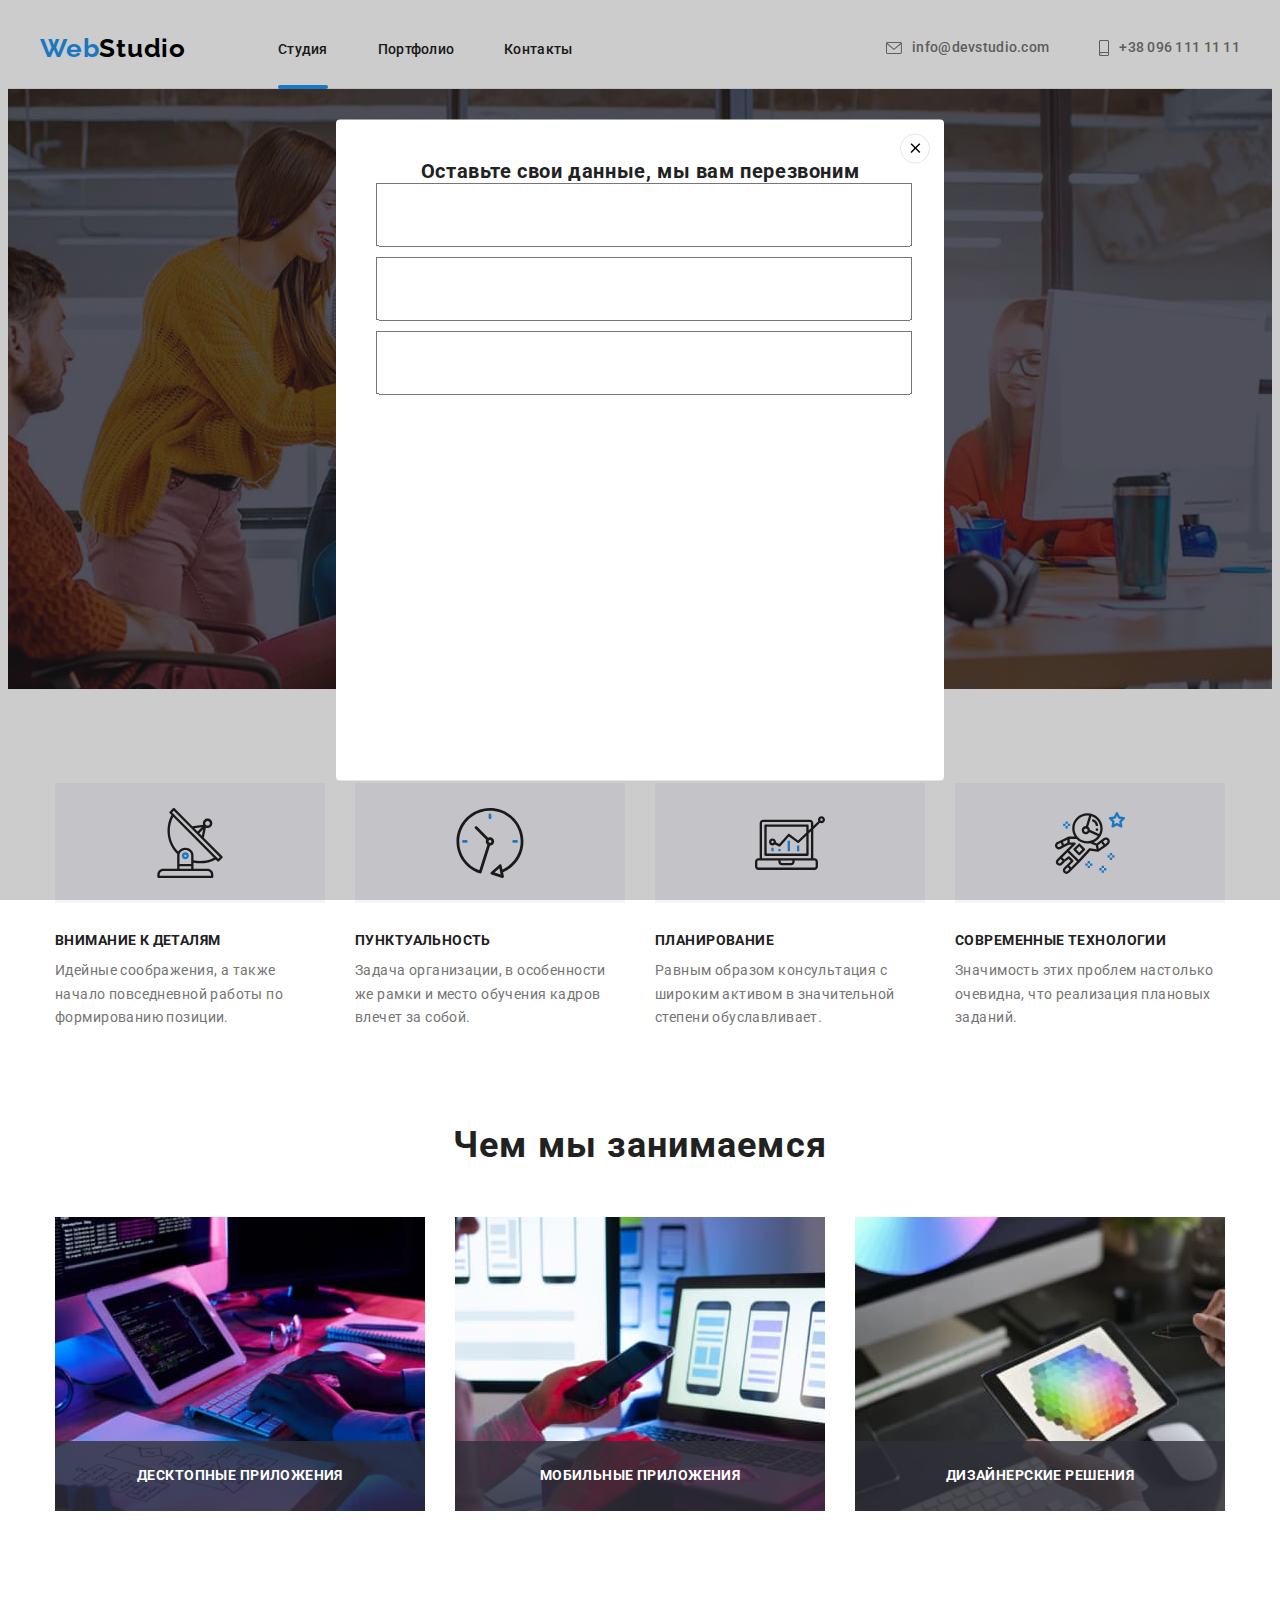
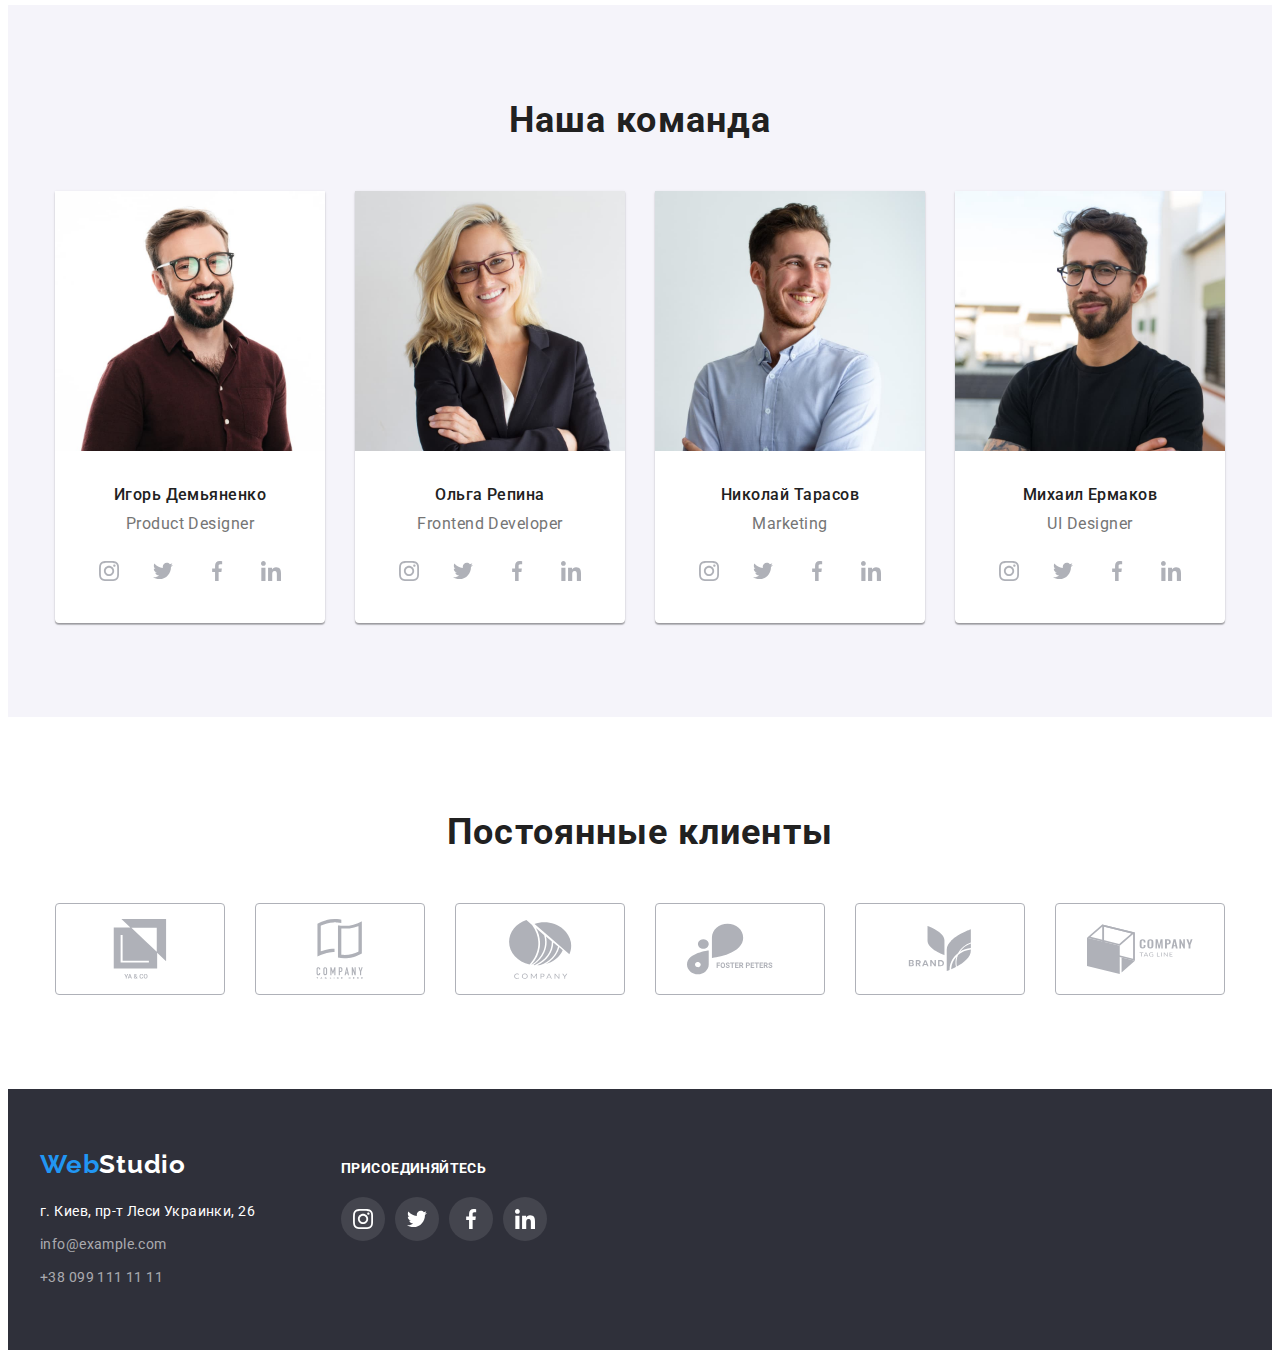
==== index.html @ 950a1c6b "02.11.21 14:53" ====
<!DOCTYPE html>
<html lang="ru">

<head>
    <meta charset="UTF-8">
    <meta http-equiv="X-UA-Compatible" content="IE=edge">
    <meta name="viewport" content="width=device-width, initial-scale=1.0">
    <title>Studio</title>
    <link rel="preconnect" href="https://fonts.googleapis.com">
    <link rel="preconnect" href="https://fonts.gstatic.com" crossorigin>
    <link href="https://fonts.googleapis.com/css2?family=Raleway:wght@400;700&display=swap" rel="stylesheet">
    <link rel="preconnect" href="https://fonts.googleapis.com">
    <link rel="preconnect" href="https://fonts.gstatic.com" crossorigin>
    <link href="https://fonts.googleapis.com/css2?family=Roboto:wght@400;500;700;900&display=swap" rel="stylesheet">
    <link rel="stylesheet" href="https://cdnjs.cloudflare.com/ajax/libs/modern-normalize/1.0.0/modern-normalize.min.css"
        integrity="sha512-ISS7cAi1PEhQ8jnbJpJZMd29NlhNj4AWYyLOSp2CE/CsHxTCu+r+t0D2yoJudVrd0/8fTVPUVDzY5Tvli75u/g=="
        crossorigin="anonymous" />
    <link rel="stylesheet" href="./css/style.css" />
</head>

<body>
    <header class="header">
        
            <nav class="header-nav container">

                 <a class="header-logo link" href="./index.html" ><span class="logo-web">Web</span>Studio</a>

                <ul class="header-list list">
                    <li class="header-item"><a href="./index.html" class="header-link link current">Студия</a></li>
                    <li class="header-item"><a href="./portfolio.html" class="header-link link ">Портфолио</a></li>
                    <li class="header-item"><a href="" class="header-link link ">Контакты</a></li>

                </ul>


                <ul class="contact-list list">
                    

                    <li class="contact-item">
                        <a href="mailto:info@devstudio.com" class="contact-link link">
                            <svg class="link-icon" width="16" height="12">
                              <use href="./images/icons.svg#icon-envelope"></use>
                            </svg>info@devstudio.com
                     </a>
                  </li>

                    <li class="contact-item">
                        <a href="tel:+380961111111" class="contact-link link">
                            <svg class="link-icon" width="10" height="16">
                         <use href="./images/icons.svg#icon-smartphone"></use>
                            </svg>+38 096 111 11 11
                        </a>
                   </li>
                </ul>
            </nav>
       
    </header>
    <main>
        <!----------hero------------------------------->
        <section class="hero">
           <div class="container">
                <h1 class="hero-title">Эффективные решения<br> для вашего бизнеса</h1>
                <button type="button" data-modal-open class="hero-btn">Заказать услугу</button>
           </div>
        </section>

        

        <!-----------What are we doing + about----------------->
        <section class="wwd about"> 
            <div class="container about-container">
                <h2 class="list display-none">Особенности</h2>
                <!--hidden-->
            
                <ul class="about-list list">
                    <li class="about-item">
                        <div class="about-icon-div">
                            <svg class="about-icon" width="70" height="70">
                                <use href="./images/icons.svg#icon-antenna"></use>
                            </svg>
                        </div>
                        <h3 class="about-secondtitle">Внимание к деталям</h3>
                        <p class="about-par">Идейные соображения, а также начало повседневной работы по формированию позиции.</p>
                    </li>
                    <li class="about-item">
                        <div class="about-icon-div">
                            <svg class="about-icon" width="70" height="70">
                                <use href="./images/icons.svg#icon-clock"></use>
                            </svg>
                        </div>
                        <h3 class="about-secondtitle">Пунктуальность</h3>
                        <p class="about-par">Задача организации, в особенности же рамки и место обучения кадров влечет за собой.</p>
                    </li>
                    <li class="about-item">
                        <div class="about-icon-div">
                            <svg class="about-icon" width="70" height="70">
                                <use href="./images/icons.svg#icon-diagram"></use>
                            </svg>
                        </div>
                        <h3 class="about-secondtitle">Планирование</h3>
                        <p class="about-par">Равным образом консультация с широким активом в значительной степени обуславливает.</p>
                    </li>
                    <li class="about-item">
                        <div class="about-icon-div">
                            <svg class="about-icon" width="70" height="70">
                                <use href="./images/icons.svg#icon-astronaut"></use>
                            </svg>
                        </div>
                        <h3 class="about-secondtitle">Современные технологии</h3>
                        <p class="about-par">Значимость этих проблем настолько очевидна, что реализация плановых заданий.</p>
                    </li>
                </ul>
            </div>

            <div class="container">
                <h2 class="wwd-title">Чем мы занимаемся</h2>
                
                <ul class="wwd-list list">
                    <li class="wwd-item"><a class="wwd-link" href="">
                            <img class="wwd-img" src="./images/box1.jpg" alt="пример работы 1"></a>
                            <h3 class="lable" >Десктопные приложения</h3> 
                    </li>
                
                    <li class="wwd-item"><a class="wwd-link" href="">
                            <img class="wwd-img" src="./images/box2.jpg" alt="пример работы 2"></a>
                             <h3 class="lable">Мобильные приложения</h3>
                        </li>
                
                    <li class="wwd-item"><a class="wwd-link" href="">
                            <img class="wwd-img" src="./images/box3.jpg" alt="пример работы 3"></a>
                             <h3 class="lable">Дизайнерские решения</h3>
                        </li>
                </ul>
            </div>
        </section>

        <!-----------our team----------------------------->
        <section class="team">
           <div class="container">
                <h2 class="team-header">Наша команда</h2>
                <ul class="team-list list">
                    <li class="team-item">
                        <img class="team-img" src="./images/igor.jpg" alt="Игорь Демьяненко">
                       <div class="team-block">
                            <h3 class="team-title">Игорь Демьяненко</h3>
                            <p class="team-par" lang="en">Product Designer</p>
                            <ul class="team-social-list list">
                                <li class="team-social-item">
                                    <a href="" class="team-social-link">
                                        <svg class="team-social-icon" width="20" height="20"  >
                                            <use href="./images/icons.svg#icon-instagram" ></use>
                                        </svg>
                                    </a>
                                </li>
                                <li class="team-social-item">
                                    <a href="" class="team-social-link">
                                        <svg class="team-social-icon" width="20" height="20">
                                            <use href="./images/icons.svg#icon-twitter"></use>
                                        </svg>
                                    </a>
                                </li>
                                <li class="team-social-item">
                                    <a href="" class="team-social-link">
                                        <svg class="team-social-icon" width="20" height="20">
                                            <use href="./images/icons.svg#icon-facebook"></use>
                                        </svg>
                                    </a>
                                </li>
                                <li class="team-social-item">
                                    <a href="" class="team-social-link">
                                        <svg class="team-social-icon" width="20" height="20">
                                            <use href="./images/icons.svg#icon-linkedin"></use>
                                        </svg>
                                    </a>
                                </li>
                                
                            </ul>
                       </div>
                    </li>
                    <li class="team-item">
                        <img class="team-img" src="./images/olga.jpg" alt="Ольга Репина">
                        <div class="team-block">
                            <h3 class="team-title">Ольга Репина</h3>
                            <p class="team-par" lang="en">Frontend Developer</p>
                            <ul class="team-social-list list">
                                <li class="team-social-item">
                                    <a href="" class="team-social-link">
                                        <svg class="team-social-icon" width="20" height="20">
                                            <use href="./images/icons.svg#icon-instagram"></use>
                                        </svg>
                                    </a>
                                </li>
                                <li class="team-social-item">
                                    <a href="" class="team-social-link">
                                        <svg class="team-social-icon" width="20" height="20">
                                            <use href="./images/icons.svg#icon-twitter"></use>
                                        </svg>
                                    </a>
                                </li>
                                <li class="team-social-item">
                                    <a href="" class="team-social-link">
                                        <svg class="team-social-icon" width="20" height="20">
                                            <use href="./images/icons.svg#icon-facebook"></use>
                                        </svg>
                                    </a>
                                </li>
                                <li class="team-social-item">
                                    <a href="" class="team-social-link">
                                        <svg class="team-social-icon" width="20" height="20">
                                            <use href="./images/icons.svg#icon-linkedin"></use>
                                        </svg>
                                    </a>
                                </li>
                            
                            </ul>
                        </div>
                    </li>
                    <li class="team-item">
                        <img class="team-img" src="./images/nikolay.jpg" alt="Николай Тарасов">
                        <div class="team-block">
                            <h3 class="team-title">Николай Тарасов</h3>
                            <p class="team-par" lang="en">Marketing</p>
                            <ul class="team-social-list list">
                                <li class="team-social-item">
                                    <a href="" class="team-social-link">
                                        <svg class="team-social-icon" width="20" height="20">
                                            <use href="./images/icons.svg#icon-instagram"></use>
                                        </svg>
                                    </a>
                                </li>
                                <li class="team-social-item">
                                    <a href="" class="team-social-link">
                                        <svg class="team-social-icon" width="20" height="20">
                                            <use href="./images/icons.svg#icon-twitter"></use>
                                        </svg>
                                    </a>
                                </li>
                                <li class="team-social-item">
                                    <a href="" class="team-social-link">
                                        <svg class="team-social-icon" width="20" height="20">
                                            <use href="./images/icons.svg#icon-facebook"></use>
                                        </svg>
                                    </a>
                                </li>
                                <li class="team-social-item">
                                    <a href="" class="team-social-link">
                                        <svg class="team-social-icon" width="20" height="20">
                                            <use href="./images/icons.svg#icon-linkedin"></use>
                                        </svg>
                                    </a>
                                </li>
                            
                            </ul>
                        </div>
                    </li>
                    <li class="team-item">
                        <img class="team-img" src="./images/michail.jpg" alt="Михаил Ермаков">
                        <div class="team-block">
                            <h3 class="team-title">Михаил Ермаков</h3>
                            <p class="team-par" lang="en">UI Designer</p>
                            <ul class="team-social-list list">
                                <li class="team-social-item">
                                    <a href="" class="team-social-link">
                                        <svg class="team-social-icon" width="20" height="20">
                                            <use href="./images/icons.svg#icon-instagram"></use>
                                        </svg>
                                    </a>
                                </li>
                                <li class="team-social-item">
                                    <a href="" class="team-social-link">
                                        <svg class="team-social-icon" width="20" height="20">
                                            <use href="./images/icons.svg#icon-twitter"></use>
                                        </svg>
                                    </a>
                                </li>
                                <li class="team-social-item">
                                    <a href="" class="team-social-link">
                                        <svg class="team-social-icon" width="20" height="20">
                                            <use href="./images/icons.svg#icon-facebook"></use>
                                        </svg>
                                    </a>
                                </li>
                                <li class="team-social-item">
                                    <a href="" class="team-social-link">
                                        <svg class="team-social-icon" width="20" height="20">
                                            <use href="./images/icons.svg#icon-linkedin"></use>
                                        </svg>
                                    </a>
                                </li>
                            
                            </ul>
                        </div>
                    </li>
                
                </ul>
           </div>
        </section>

        <!-----------regular-customers--------------------->
        <section class="regular-customers">
           <div class="container">
                <h2 class="customers-title">Постоянные клиенты</h2>
                <ul class="customers-list list">
                    <li class="customers-item">
                        <a href="" class="customers-link">
                            <svg class="customers-icon" width="106" height="60">
                                <use href="./images/icons.svg#icon-client1"></use>
                            </svg>
                        </a>
                    </li>
                    <li class="customers-item">
                        <a href="" class="customers-link">
                            <svg class="customers-icon" width="106" height="60">
                                <use href="./images/icons.svg#icon-client2"></use>
                            </svg>
                        </a>
                    </li>
                    <li class="customers-item">
                        <a href="" class="customers-link">
                            <svg class="customers-icon" width="106" height="60">
                                <use href="./images/icons.svg#icon-client3"></use>
                            </svg>
                        </a>
                    </li>
                    <li class="customers-item">
                        <a href="" class="customers-link">
                            <svg class="customers-icon" width="106" height="60">
                                <use href="./images/icons.svg#icon-client4"></use>
                            </svg>
                        </a>
                    </li>
                    <li class="customers-item">
                        <a href="" class="customers-link">
                            <svg class="customers-icon" width="106" height="60">
                                <use href="./images/icons.svg#icon-client5"></use>
                            </svg>
                        </a>
                    </li>
                    <li class="customers-item">
                        <a href="" class="customers-link">
                            <svg class="customers-icon" width="106" height="60">
                                <use href="./images/icons.svg#icon-client6"></use>
                            </svg>
                        </a>
                    </li>
                </ul>
           </div>
            
        </section>

    </main>

    <!------------footer----------------------------------->
    <footer class="footer">
        <div class="container footer-flex">
           <div class="footer-logo-adress">
                <a class="footer-logo link" href="./index.html"><span class="logo-web">Web</span>Studio</a>
                <address class="footer-address">
                    <ul class="address-list list">
                        <li class="address-item"><a class="footer-adr-ph link" href="https://g.page/stamp-capital?share">
                                г. Киев, пр-т Леси Украинки, 26</a></li>
                        <li class="address-item"><a class="footer-contacts link" href="mailto:info@example.com">info@example.com</a></li>
                        <li class="address-item"><a class="footer-contacts link" href="tel:+380991111111">+38 099 111 11 11</a></li>
                    </ul>
                </address>
           </div>
              
                <div class="footer-social-box">
                    <h3 class="footer-secondtitle">присоединяйтесь</h3>
                    <ul class="footer-social-list list">
                        <li class="footer-social-item">
                            <a href="" class="footer-social-link">
                                <svg class="footer-social-icon" width="20" height="20">
                                    <use href="./images/icons.svg#icon-instagram"></use>
                                </svg>
                            </a>
                        </li>
                        <li class="footer-social-item">
                            <a href="" class="footer-social-link">
                                <svg class="footer-social-icon" width="20" height="20">
                                    <use href="./images/icons.svg#icon-twitter"></use>
                                </svg>
                            </a>
                        </li>
                        <li class="footer-social-item">
                            <a href="" class="footer-social-link">
                                <svg class="footer-social-icon" width="20" height="20">
                                    <use href="./images/icons.svg#icon-facebook"></use>
                                </svg>
                            </a>
                        </li>
                        <li class="footer-social-item">
                            <a href="" class="footer-social-link">
                                <svg class="footer-social-icon" width="20" height="20">
                                    <use href="./images/icons.svg#icon-linkedin"></use>
                                </svg>
                            </a>
                        </li>
                    </ul>
                </div>
            
        </div>
    </footer>
<!----------------backdrop--------------is-hidden------------------>
    <div class="backdrop " data-modal>
        <div class="modal">
         <button type="button" data-modal-close class="modal-close">
             <svg class="close-icon" width="18" height="18">
                 <use href="./images/icons.svg#icon-close">

                 </use>
             </svg>
         </button>  
         <p class="modal-title">Оставьте свои данные, мы вам перезвоним</p> 
         <form action="#" class="modal-form">
             <input type="text" class="modal-input">
             <input type="text" class="modal-input">
             <input type="text" class="modal-input">

         </form>
        </div>
    </div>
<!--<script src="./js/modal.js"></script>--> 
</body>

</html>
---- css/style.css ----
:root {
  --body-background-color: #ffffff;
  --main-title-color: #ffffff;
  --second-title-color: #212121;
  --text-color: #757575;
  --phone-text-color: #757575;
  --adress-text-color: #ffffff;
  --accent-color: #2196f3;
  --header-background-color: #ffffff;
  --hero-background-color: #2f303a;
  --about-background-color: #e5e5e5;
  --footer-background-color: #2f303a;
  --team-background-color: #f5f4fa;
  --button-color: #ffffff;
  --logo-color: #000000;
  --footer-logo-color: #ffffff;
  --port-btm-color: #f5f4fa;
  --footer-frame-color: #ececec;
  --portfolio-border-color: #eeeeee;
  --social-icons-color: #afb1b8;
  --footer-contact-color: rgba(255, 255, 255, 0.6);
  --footer-social-link-color: rgba(255, 255, 255, 0.1);
  --lable-background-color: rgba(47, 48, 58, 0.8);
  --description-background-color: rgba(33, 150, 243, 0.9);
  --backdrop-color: rgba(0, 0, 0, 0.2);
  --buttom-close-color: rgba(0, 0, 0, 0.1);
}
body {
  font-family: 'Roboto', sans-serif;
  background-color: var(--body-background-color);
}

h1,
h2,
h3,
p {
  margin-top: 0;
  margin-bottom: 0;
}

.list {
  list-style: none;
  padding: 0;
  margin: 0;
}

.link {
  text-decoration: none;
}
/*------скрытие заголовков-------*/

.display-none {
  position: absolute;
  width: 1px;
  height: 1px;
  margin: -1px;
  border: 0;
  padding: 0;
  white-space: nowrap;
  clip-path: inset(100%);
  clip: rect(0 0 0 0);
  overflow: hidden;
}

section {
  padding-top: 94px;
  /*outline: 2px solid tomato;*/
  padding-bottom: 94px;
}

.container {
  margin-left: auto;
  margin-right: auto;
  padding-left: 15px;
  padding-right: 15px;
  width: 1200px;
}

/*-----------------------HEADER--------------------*/
.header {
  background-color: var(--header-background-color);
  border-bottom-width: 1px;
  border-bottom-style: solid;
  border-bottom-color: var(--footer-frame-color);
}

.header-nav {
  display: flex;
  align-items: center;
}

.logo-web {
  color: var(--accent-color);
}

.header-logo {
  font-family: Raleway;
  font-weight: 700;
  font-size: 26px;
  line-height: 1.19;
  letter-spacing: 0.03em;
  color: var(--logo-color);
  display: block;
  width: 145px;
  height: 31px;
}

.header-list {
  display: flex;
  margin-left: 93px;
}

.header-list .header-item:not(:last-child) {
  margin-right: 50px;
}

.header-link {
  /* display: block;*/
  font-weight: 500;
  font-size: 14px;
  line-height: 1.14;
  letter-spacing: 0.02em;
  color: var(--second-title-color);
  padding-top: 32px;
  padding-bottom: 32px;
  transition-property: color;
  transition-duration: 250ms;
  transition-timing-function: cubic-bezier(0.4, 0, 0.2, 1);
  position: relative;
  /*bottom: -1px;*/
}
.header-link:hover,
.header-link:focus {
  color: var(--accent-color);
}
.header-link.current::after {
  content: '';
  width: 100%;
  height: 4px;
  background-color: var(--accent-color);
  position: absolute;
  border-radius: 2px;
  left: 0;
  bottom: 0;
}
/*------------------------------------------------------*/

.contact-list {
  display: flex;
  margin-left: auto;
  align-content: center;
  justify-content: center;
}

.contact-item + .contact-item {
  margin-left: 50px;
}

.contact-link {
  display: flex;
  justify-content: center;
  align-items: center;
  padding-top: 32px;
  padding-bottom: 32px;
  font-weight: 500;
  font-size: 14px;
  line-height: 1.14;
  letter-spacing: 0.02em;
  color: var(--phone-text-color);
  transition-property: color;
  transition-duration: 250ms;
  transition-timing-function: cubic-bezier(0.4, 0, 0.2, 1);
}

.contact-link:hover,
.contact-link:focus {
  color: var(--accent-color);
}

.link-icon {
  fill: var(--phone-text-color);
  margin-right: 10px;
  fill: currentColor;
}

/*-----------------------HERO--------------------*/
.hero {
  padding-top: 200px;
  padding-bottom: 200px;
}

.hero {
  background-image: linear-gradient(to right, rgba(47, 48, 58, 0.4), rgba(47, 48, 58, 0.4)),
    url(../images/hero.jpg);
  background-repeat: no-repeat;
  background-position: center;
  background-size: 1600px 600px, auto;
}
.hero-title {
  display: block;
  margin-bottom: 30px;
  font-weight: 900;
  font-size: 44px;
  line-height: 1.36;
  text-align: center;
  letter-spacing: 0.06em;
  text-transform: uppercase;
  color: var(--main-title-color);
  /*outline: solid 1px tomato;*/
}
.hero-btn {
  /*----button-text-style----*/
  font-weight: 700;
  font-size: 16px;
  line-height: 1.88;
  font-family: inherit;
  color: var(--button-color);
  text-align: center;
  /*----button-style------- */
  display: block;
  margin-left: auto;
  margin-right: auto;
  min-width: 200px;
  height: 50px;
  cursor: pointer;
  border-radius: 4px;
  padding: 10px 32px;
  background-color: var(--accent-color);
  /*box-shadow: 0px 4px 4px rgba(0, 0, 0, 0.15);*/
}

/*---------------------ABOUT------------------------*/
.about-container {
  margin-bottom: 94px;
}
.about-list {
  display: flex;
  justify-content: center;
}

.about-item {
  display: block;
  width: 270px;
  /*outline: solid 1px tomato;*/
}
.about-item:not(:last-child) {
  margin-right: 30px;
}

.about-icon-div {
  display: flex;
  width: 270px;
  height: 120px;
  justify-content: center;
  align-items: center;
  margin-bottom: 30px;
  background-color: var(--port-btm-color);
}

.about-secondtitle {
  font-weight: 700;
  font-size: 14px;
  line-height: 1.14;
  letter-spacing: 0.03em;
  text-transform: uppercase;
  color: var(--second-title-color);
  margin-bottom: 10px;
}
.about-par {
  font-weight: 400;
  font-size: 14px;
  line-height: 1.71;
  letter-spacing: 0.03em;
  color: var(--text-color);
}

/*-----------------------WWD--------------------*/

.wwd-title {
  font-weight: 700;
  font-size: 36px;
  line-height: 1.17;
  text-align: center;
  letter-spacing: 0.03em;
  color: var(--second-title-color);
  margin-bottom: 50px;
}
.wwd-list {
  display: flex;
  justify-content: center;
}

.wwd-item {
  display: block;
  position: relative;
}

.wwd-item:not(:last-child) {
  margin-right: 30px;
}
.wwd-img {
  display: block;
  max-width: 100%;
  height: auto;
  /*width: 370px;
  height: 294px;*/
}
.lable {
  display: flex;
  justify-content: center;
  align-items: center;
  position: absolute;
  bottom: 0;
  height: 70px;
  width: 100%;
  background-color: var(--lable-background-color);

  font-style: normal;
  font-weight: bold;
  font-size: 14px;
  line-height: 1.14;
  text-align: center;
  letter-spacing: 0.03em;
  text-transform: uppercase;
  color: var(--adress-text-color);

  /*border: 1px solid tomato;*/
}

/*-----------------------TEAM--------------------*/
.team {
  background-color: var(--team-background-color);
  display: flex;
}
.team-header {
  font-weight: 700;
  font-size: 36px;
  line-height: 1.17;
  text-align: center;
  letter-spacing: 0.03em;
  color: var(--second-title-color);
  margin-bottom: 50px;
}

.team-list {
  display: flex;
  justify-content: center;
}
.team-item {
  display: block;
  background-color: var(--header-background-color);
  box-shadow: 0px 1px 3px rgba(0, 0, 0, 0.12), 0px 1px 1px rgba(0, 0, 0, 0.14),
    0px 2px 1px rgba(0, 0, 0, 0.2);
  border-radius: 0px 0px 4px 4px;
  /*outline: solid 1px tomato;*/
}
.team-item:not(:last-child) {
  margin-right: 30px;
}

.team-block {
  padding-top: 30px;
  padding-bottom: 30px;
}

.team-title {
  font-weight: 500;
  font-size: 16px;
  line-height: 1.19;
  text-align: center;
  letter-spacing: 0.03em;
  color: var(--second-title-color);
}
.team-par {
  margin-top: 10px;
  margin-bottom: 16px;
  font-weight: 400;
  font-size: 16px;
  line-height: 1.19;
  text-align: center;
  letter-spacing: 0.03em;
  color: var(--text-color);
}
.team-img {
  width: 270px;
  height: 260px;
}

.team-social-list {
  display: flex;
  justify-content: center;
}

.team-social-item {
  width: 44px;
  height: 44px;
}

.team-social-item + .team-social-item {
  margin-left: 10px;
}

.team-social-link {
  width: 100%;
  height: 100%;
  border-radius: 50%;
  display: flex;
  align-items: center;
  justify-content: center;
  transition-property: background-color;
  transition-duration: 250ms;
  transition-timing-function: cubic-bezier(0.4, 0, 0.2, 1);
}

.team-social-link:hover .team-social-icon,
.team-social-link:focus .team-social-icon {
  fill: var(--footer-logo-color);
}

.team-social-link:hover,
.team-social-link:focus {
  background-color: var(--accent-color);
}

.team-social-icon {
  fill: var(--social-icons-color);
  transition-property: fill;
  transition-duration: 250ms;
  transition-timing-function: cubic-bezier(0.4, 0, 0.2, 1);
}

/*-----------------REGULAR CUSTOMERS------------*/
.customers-title {
  font-weight: 700;
  font-size: 36px;
  line-height: 1.17;
  text-align: center;
  letter-spacing: 0.03em;
  color: var(--second-title-color);
  margin-bottom: 50px;
}

.customers-list {
  display: flex;
  justify-content: center;
}

.customers-item {
  width: 170px;
  height: 92px;
}
.customers-link {
  display: flex;
  justify-content: center;
  align-items: center;
  width: 100%;
  height: 100%;
  border: 1px solid var(--social-icons-color);
  box-sizing: border-box;
  border-radius: 4px;
  transition-property: fill;
  transition-duration: 250ms;
  transition-timing-function: cubic-bezier(0.4, 0, 0.2, 1);
}

.customers-icon {
  fill: var(--social-icons-color);
  transition-property: fill;
  transition-duration: 250ms;
  transition-timing-function: cubic-bezier(0.4, 0, 0.2, 1);
}

.customers-link:hover .customers-icon,
.customers-link:focus .customers-icon {
  fill: var(--accent-color);
}

.customers-link:hover,
.customers-link:focus {
  border: 1px solid var(--accent-color);
}

.customers-item + .customers-item {
  margin-left: 30px;
}

/*-----------------------FOOTER--------------------*/
.footer {
  background-color: var(--footer-background-color);
  padding-top: 60px;
  padding-bottom: 60px;
}

.footer-flex {
  display: flex;
  align-items: baseline;
}

.footer-logo {
  font-family: Raleway;
  font-weight: 700;
  font-size: 26px;
  line-height: 1.19;
  letter-spacing: 0.03em;
  color: var(--footer-logo-color);

  display: block;
  width: 145px;
  height: 31px;
  margin-bottom: 20px;
}

.address-list {
  display: block;
  width: 231px;
}
.address-item:not(:last-child) {
  margin-bottom: 9px;
}
.footer-adr-ph {
  font-style: normal;
  font-weight: 400;
  font-size: 14px;
  line-height: 1.71;
  letter-spacing: 0.03em;
  color: var(--adress-text-color);
  transition-property: color;
  transition-duration: 250ms;
  transition-timing-function: cubic-bezier(0.4, 0, 0.2, 1);
}
.footer-contacts {
  font-style: normal;
  font-weight: 400;
  font-size: 14px;
  line-height: 1.71;
  letter-spacing: 0.03em;
  color: var(--footer-contact-color);
  transition-property: color;
  transition-duration: 250ms;
  transition-timing-function: cubic-bezier(0.4, 0, 0.2, 1);
}

.footer-contacts:hover,
.footer-adr-ph:hover,
.footer-contacts:focus,
.footer-adr-ph:focus {
  color: var(--accent-color);
}
/*-----------------------------*/
.footer-social-box {
  margin-left: 70px;
}

.footer-secondtitle {
  font-weight: 700;
  font-size: 14px;
  line-height: 1.14;
  letter-spacing: 0.03em;
  text-transform: uppercase;
  color: var(--adress-text-color);
  margin-bottom: 20px;
}

.footer-social-list {
  display: flex;
  justify-content: center;
  align-items: center;
}

.footer-social-item {
  width: 44px;
  height: 44px;
}

.footer-social-item + .footer-social-item {
  margin-left: 10px;
}

.footer-social-link {
  width: 100%;
  height: 100%;
  border-radius: 50%;
  display: flex;
  align-items: center;
  justify-content: center;
  background-color: var(--footer-social-link-color);
  transition-property: background-color;
  transition-duration: 250ms;
  transition-timing-function: cubic-bezier(0.4, 0, 0.2, 1);
}

.footer-social-icon {
  fill: var(--button-color);
}

.footer-social-link:hover,
.footer-social-link:focus {
  background-color: var(--accent-color);
}

/*-----------------------PORTFOLIO--------------------*/
.port-btn-list {
  display: flex;
  justify-content: center;
  margin-bottom: 50px;
}
.port-btn-item:not(:last-child) {
  margin-right: 8px;
}
.port-button {
  font-family: inherit;
  font-style: normal;
  font-weight: 500;
  font-size: 16px;
  line-height: 1.62;
  text-align: center;
  letter-spacing: 0.03em;
  color: var(--second-title-color);

  display: inline-block;
  cursor: pointer;
  border: 1px solid var(--port-btm-color);
  border-radius: 4px;
  min-width: 73px;
  height: 38px;
  padding: 6px 22px;
  background-color: var(--port-btm-color);

  transition-property: color, background-color;
  transition-duration: 250ms;
  transition-timing-function: cubic-bezier(0.4, 0, 0.2, 1);
}

.port-button:hover,
.port-button:focus {
  color: var(--button-color);
  background-color: var(--accent-color);
}

/*------------PORTFOLIO-----------*/

.port-list {
  display: flex;
  flex-wrap: wrap;
}

.port-list-item {
  /* position: relative;*/
  width: 370px;
  margin-right: 30px;
  margin-bottom: 30px;
  outline: solid 1px var(--portfolio-border-color);

  transition-property: box-shadow;
  transition-duration: 250ms;
  transition-timing-function: cubic-bezier(0.4, 0, 0.2, 1);
}
.overlay-box {
  position: relative;
  overflow: hidden;
}

.overlay-box:hover .description-overlay {
  transform: translateY(0);
}

.description-overlay {
  position: absolute;
  overflow: auto;

  top: 0;
  left: 0;
  width: 100%;
  height: 100%;
  display: flex;
  justify-content: center;
  align-items: center;
  padding: 63px 24px;

  transform: translateY(100%);
  transition-property: transform;
  transition-duration: 250ms;
  transition-timing-function: cubic-bezier(0.4, 0, 0.2, 1);

  font-family: Roboto;
  font-style: normal;
  font-weight: normal;
  font-size: 18px;
  line-height: 1.56;
  letter-spacing: 0.03em;
  color: var(--portfolio-border-color);
  background-color: var(--description-background-color);
}
.port-list-item:hover,
.port-list-item:focus {
  box-shadow: 0px 1px 1px rgba(0, 0, 0, 0.12), 0px 4px 4px rgba(0, 0, 0, 0.06),
    1px 4px 6px rgba(0, 0, 0, 0.16);
}

.port-list-item:nth-child(3n) {
  margin-right: 0;
}

.port-list-item:nth-last-child(-n + 3) {
  margin-bottom: 0;
}

.no-gap {
  display: block;
}
.port-block {
  /*position: absolute;*/
  padding: 20px 24px;
}

.port-second-title {
  font-style: normal;
  font-weight: bold;
  font-size: 18px;
  line-height: 2;
  letter-spacing: 0.06em;
  color: var(--second-title-color);
}
.port-p {
  font-weight: normal;
  font-size: 16px;
  line-height: 1.87;
  letter-spacing: 0.03em;
  color: var(--text-color);
}
.port-img {
  width: 370px;
  height: 294px;
}

/*---------------MODAL------------------*/

.backdrop {
  width: 100vw;
  height: 100vh;
  background-color: var(--backdrop-color);
  position: fixed;
  top: 0;
  left: 0;
  transition: opacity 250ms, visibility 250ms;
}

.backdrop.is-hidden .modal {
  transform: scale(1.5) rotate(270deg);
}

.modal {
  width: 528px;
  min-height: 581px;
  background-color: var(--body-background-color);
  border-radius: 4px;
  position: absolute;
  top: 50%;
  left: 50%;
  transform: scale(1) rotate(0) translate(-50%, -50%);
  transition: transform 250ms;
}

.modal-close {
  position: absolute;
  top: 14px;
  right: 14px;
  width: 30px;
  height: 30px;
  background-color: transparent;
  border: 1px solid var(--buttom-close-color);
  border-radius: 50%;
  display: flex;
  align-items: center;
  justify-content: center;
}

.is-hidden {
  visibility: hidden;
  opacity: 0;
  pointer-events: none;
}

.modal {
  padding: 40px;
}

.modal-title {
  font-weight: bold;
  font-size: 20px;
  line-height: 1.15;
  text-align: center;
  letter-spacing: 0.03em;
  color: var(--second-title-color);
}

.modal-input {
  width: 100%;
  height: 58px;
  margin-bottom: 10px;
}
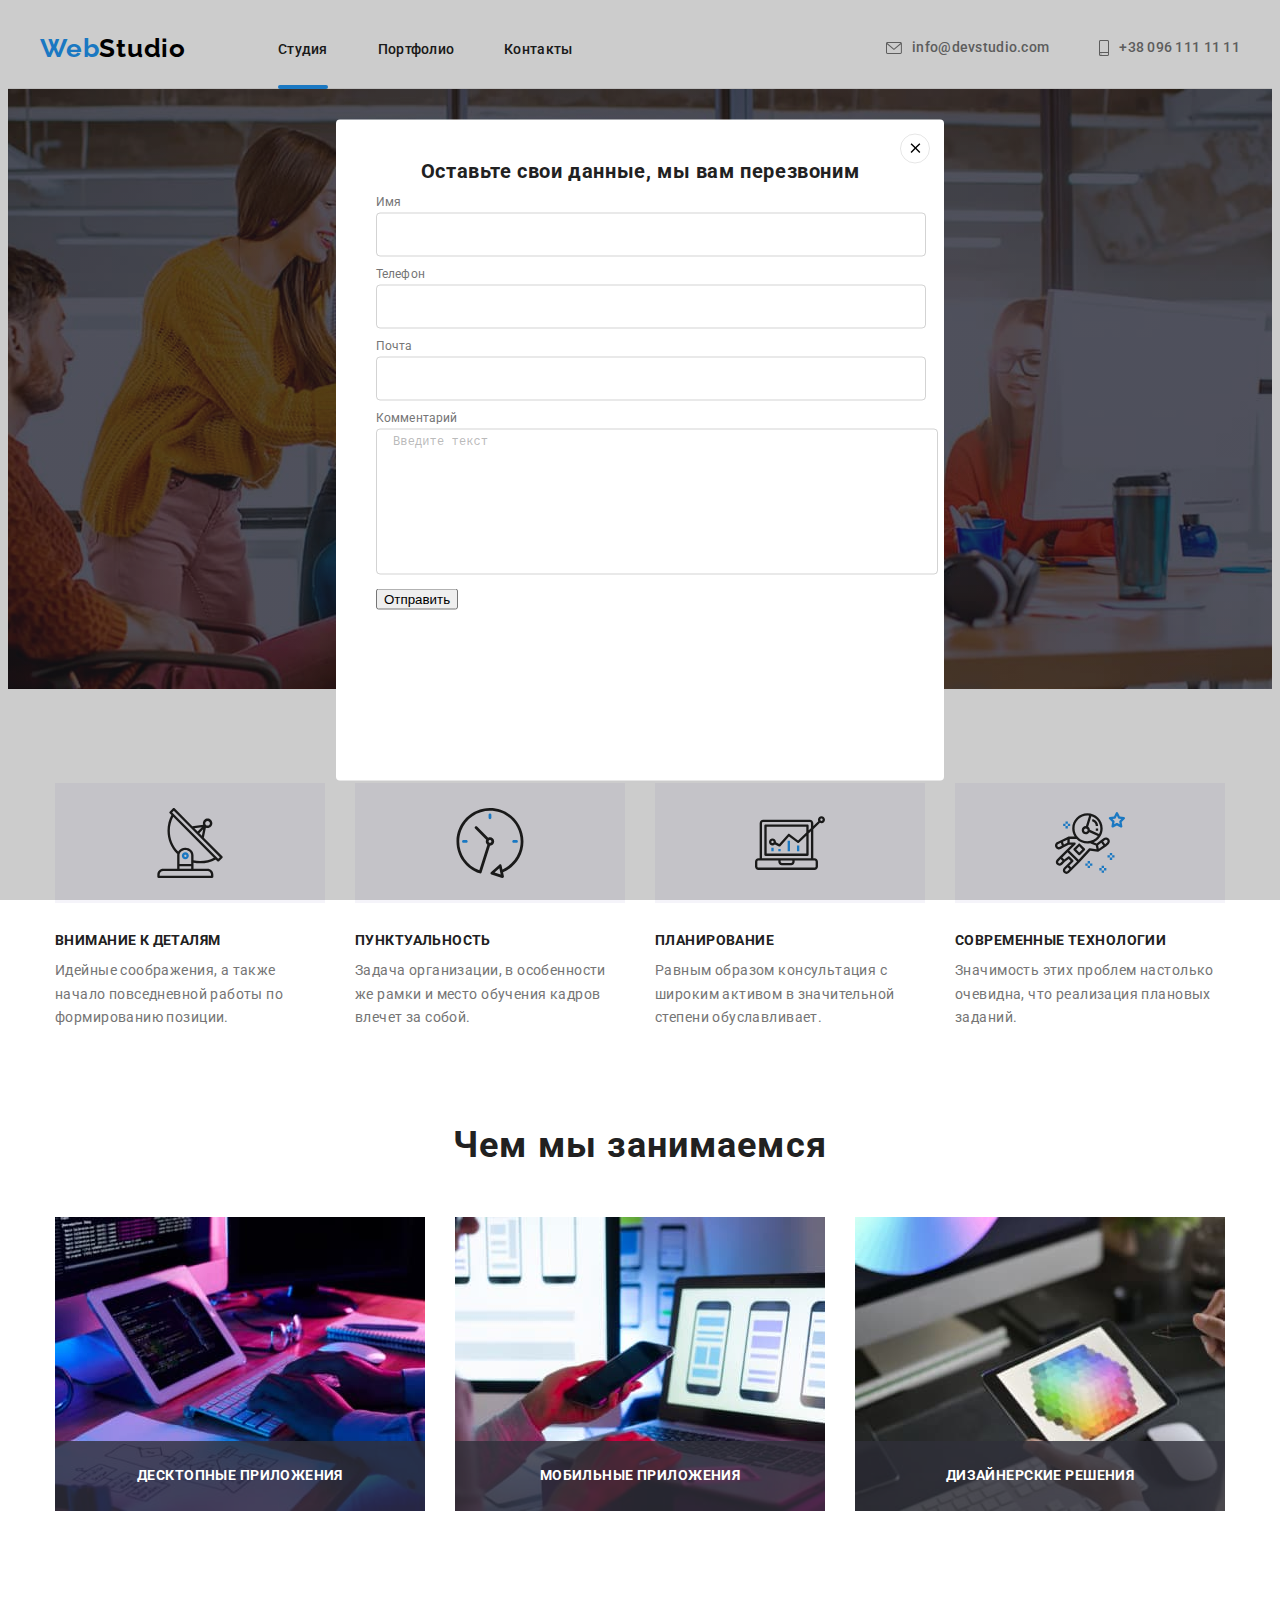
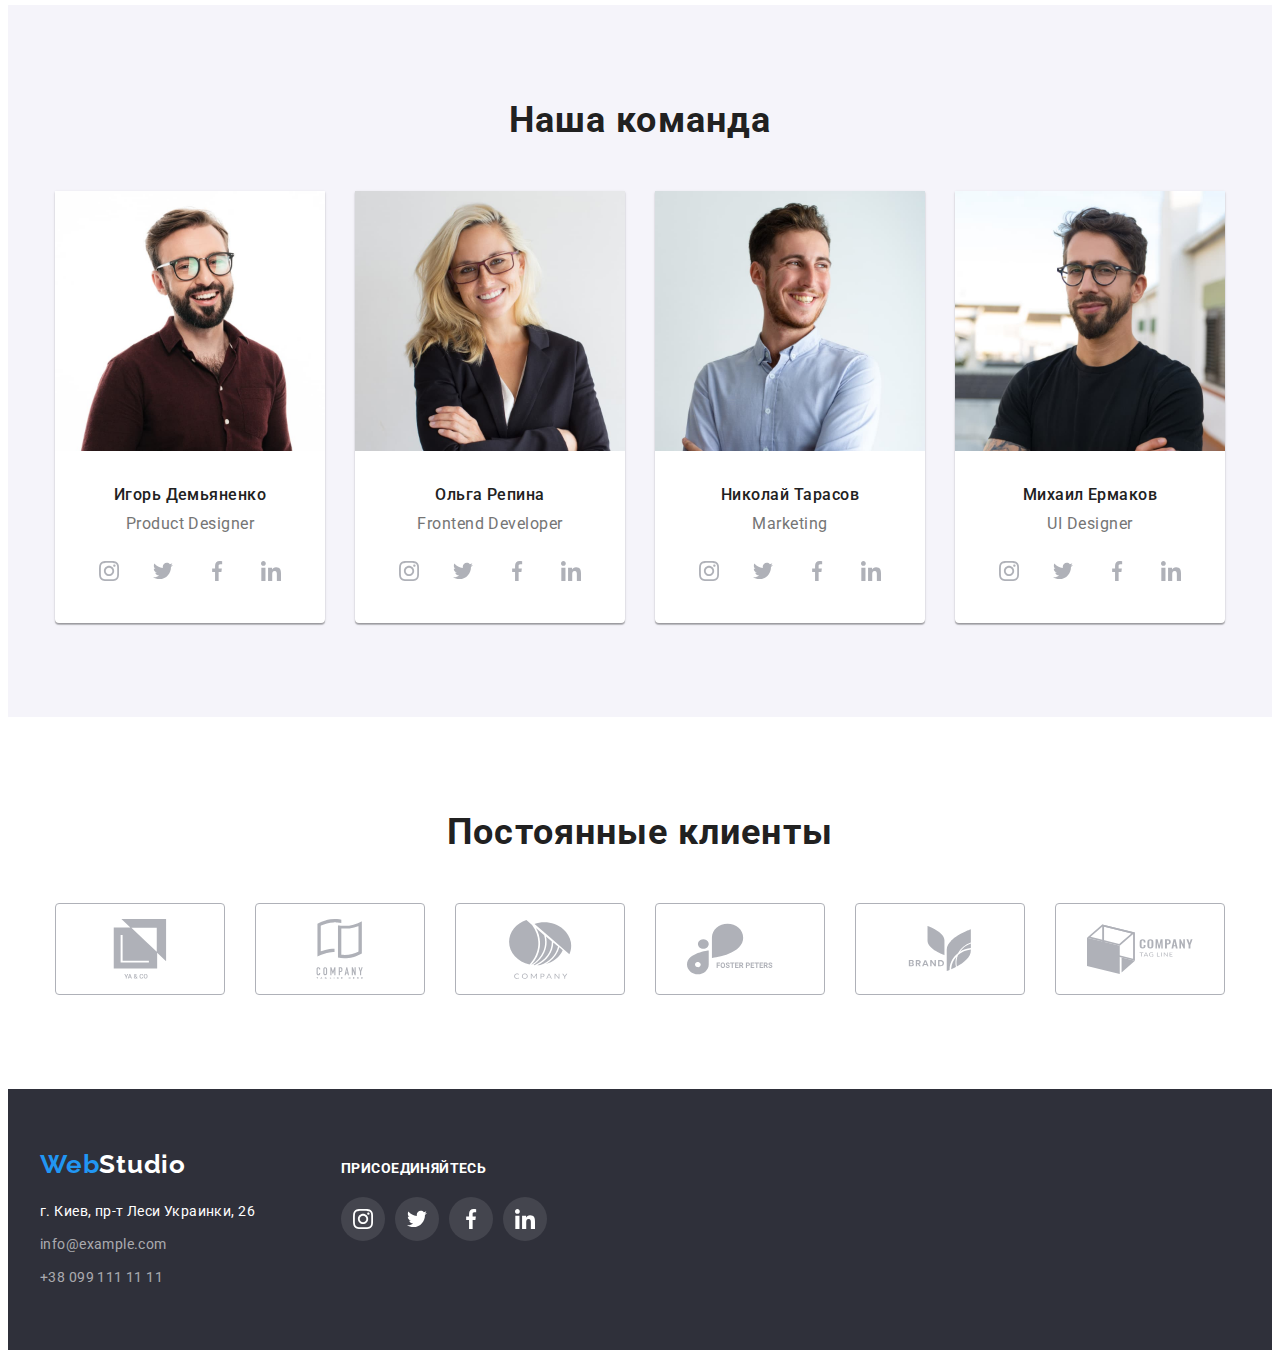
==== commit 0686f458: "02,11,2021 23:07" ====
--- a/index.html
+++ b/index.html
@@ -413,9 +413,23 @@
          </button>  
          <p class="modal-title">Оставьте свои данные, мы вам перезвоним</p> 
          <form action="#" class="modal-form">
-             <input type="text" class="modal-input">
-             <input type="text" class="modal-input">
-             <input type="text" class="modal-input">
+             <div class="modal-form-field"><label for="user-name" class="modal-input-text"> Имя</label>
+              <input id="user-name" type="text" class="modal-input" name="user-name" required>
+            </div>
+            
+            <div class="modal-form-field"><label for="user-tel" class="modal-input-text">Телефон </label>
+                <input id="user-tel" type="tel" class="modal-input" name="user-tel" required>
+            </div>
+             
+            <div class="modal-form-field"><label for="user-mail" class="modal-input-text"> Почта</label>
+                 <input id="user-mail" type="email" class="modal-input" name="user-email" required>
+            </div>
+
+            <div class="modal-form-field"><label for="user-text" class="modal-input-text">Комментарий</label>
+                <textarea name="user-text" id="user-text"  class="user-coment" placeholder="Введите текст"></textarea>
+            </div>
+             
+             <button type="submit">Отправить</button>
 
          </form>
         </div>
--- a/css/style.css
+++ b/css/style.css
@@ -24,6 +24,8 @@
   --description-background-color: rgba(33, 150, 243, 0.9);
   --backdrop-color: rgba(0, 0, 0, 0.2);
   --buttom-close-color: rgba(0, 0, 0, 0.1);
+  --input-border-color: rgba(33, 33, 33, 0.2);
+  --user-coment-color: rgba(117, 117, 117, 0.5);
 }
 body {
   font-family: 'Roboto', sans-serif;
@@ -792,10 +794,45 @@
   text-align: center;
   letter-spacing: 0.03em;
   color: var(--second-title-color);
+  margin-bottom: 12px;
 }
 
 .modal-input {
   width: 100%;
-  height: 58px;
+  height: 40px;
   margin-bottom: 10px;
-}
+  border: 1px solid var(--input-border-color);
+  border-radius: 4px;
+  padding-left: 10px;
+  padding-right: 10px;
+  background-color: transparent;
+}
+
+.modal-input-text {
+  display: block;
+  margin-bottom: 4px;
+  font-weight: normal;
+  font-size: 12px;
+  line-height: 1.17;
+  letter-spacing: 0.01em;
+  color: var(--text-color);
+}
+
+.user-coment {
+  width: 100%;
+  height: 120px;
+  margin-bottom: 10px;
+  border: 1px solid var(--input-border-color);
+  border-radius: 4px;
+  padding: 12px 16px;
+  background-color: transparent;
+  resize: none;
+}
+
+.user-coment::placeholder {
+  font-weight: normal;
+  font-size: 12px;
+  line-height: 1.17px;
+  letter-spacing: 0.01em;
+  color: var(--user-coment-color);
+}
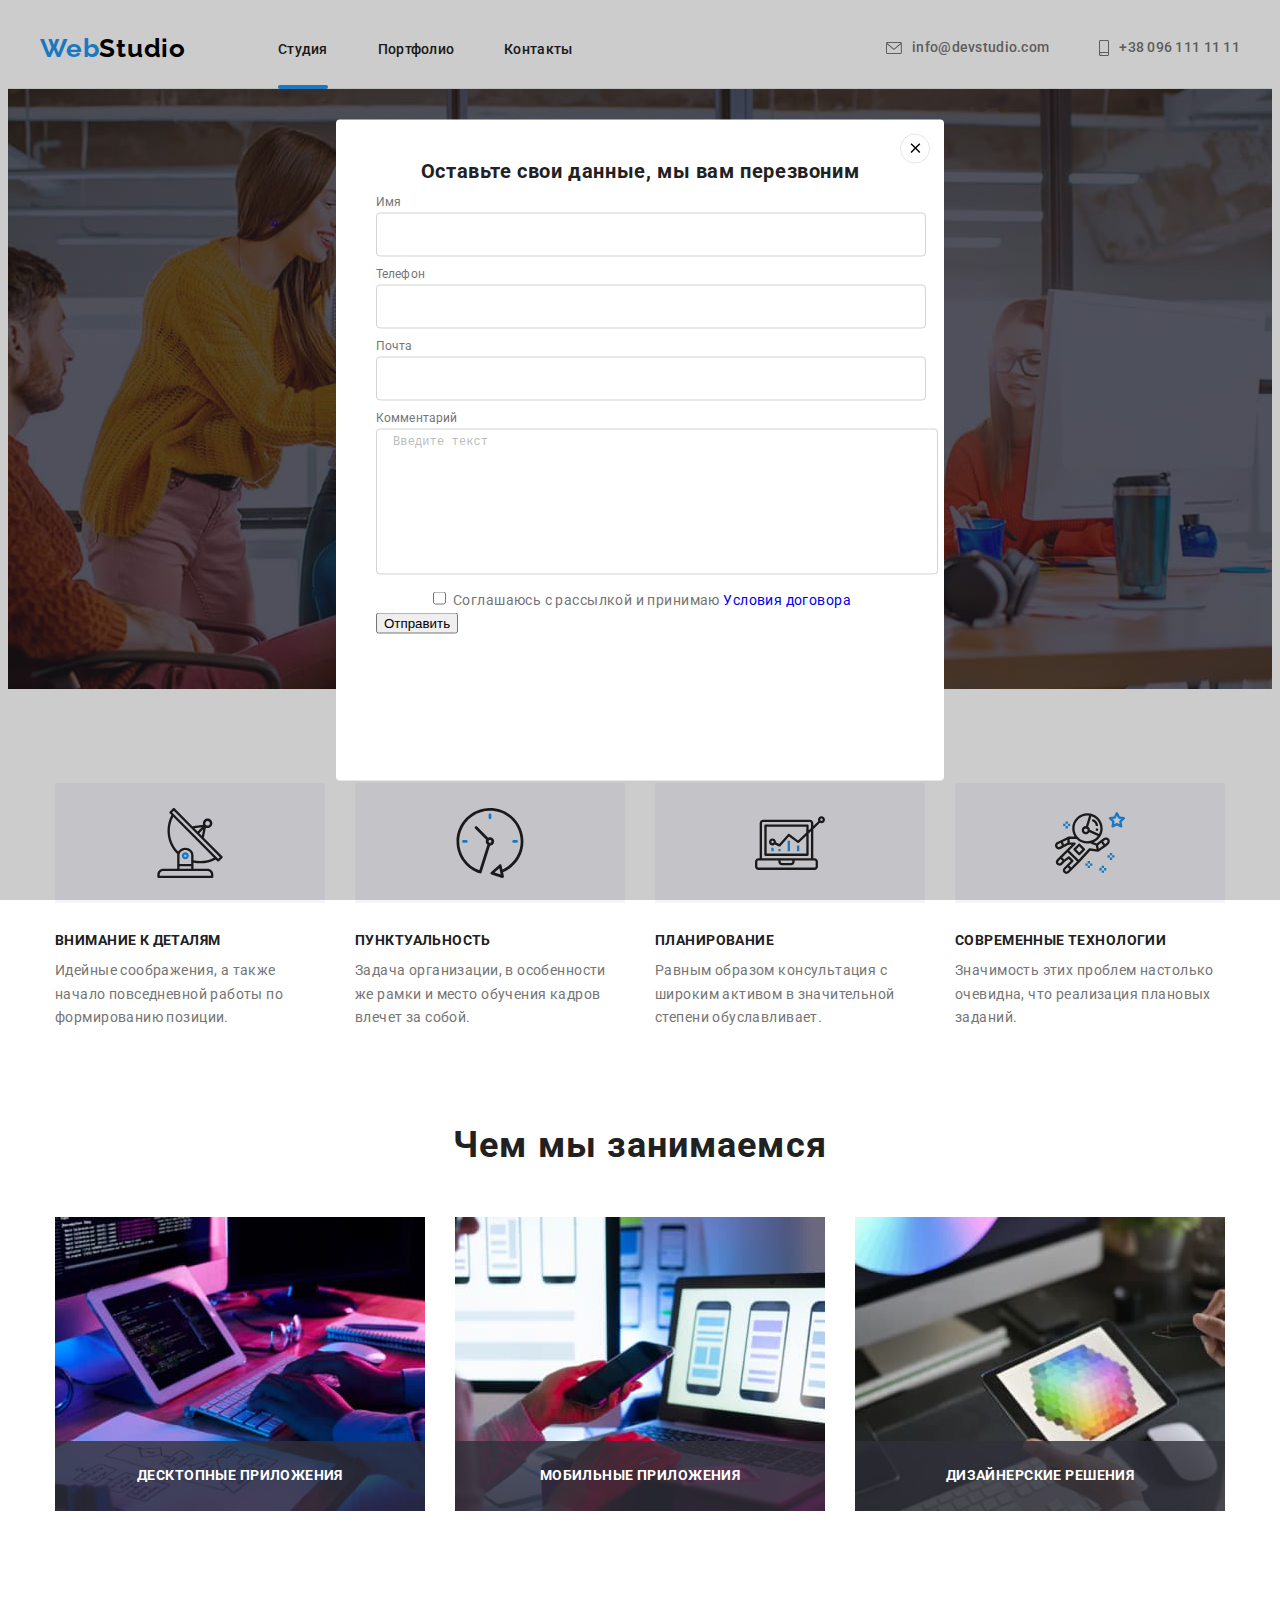
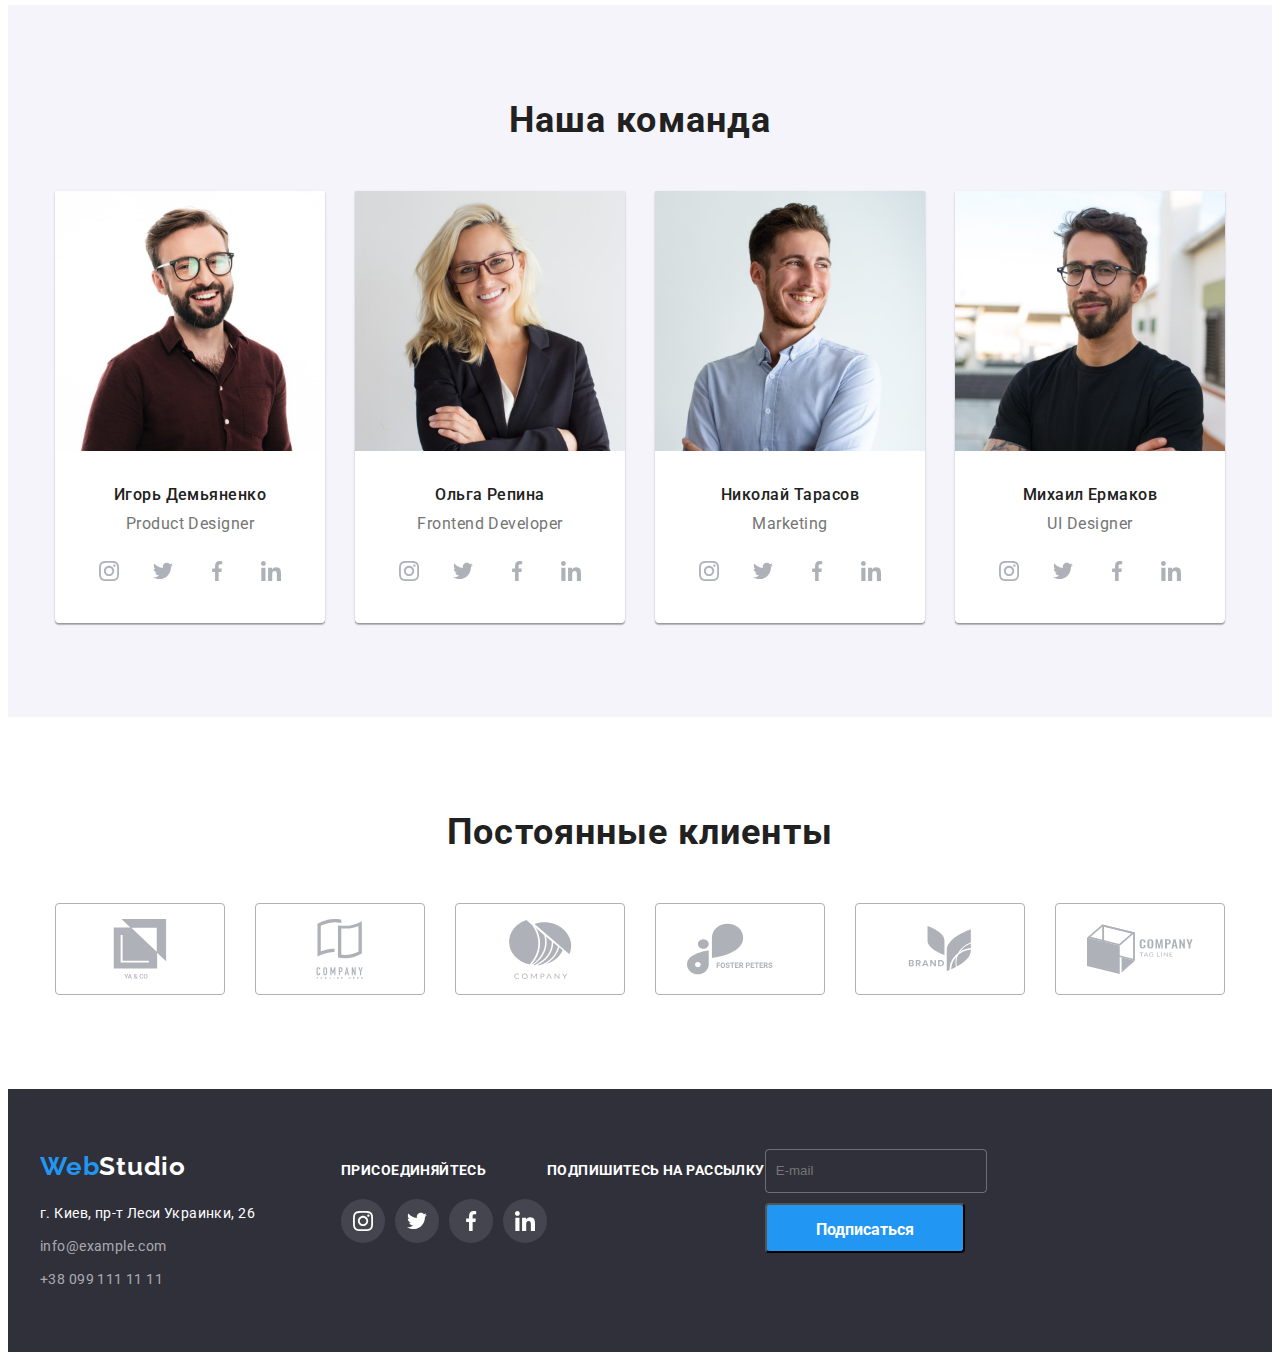
==== commit 42cfd24f: "04.12.21" ====
--- a/index.html
+++ b/index.html
@@ -398,7 +398,12 @@
                         </li>
                     </ul>
                 </div>
-            
+               
+                    <p class="footer-title">Подпишитесь на рассылку</p>
+                    <form action="#" class="footer-form">
+                        <input id="footer-mail" type="mail" class="footer-input" name="footer-mail" placeholder="E-mail">
+                        <button type="submit" class="footer-btn">Подписаться</button>
+                   </form>
         </div>
     </footer>
 <!----------------backdrop--------------is-hidden------------------>
@@ -428,6 +433,10 @@
             <div class="modal-form-field"><label for="user-text" class="modal-input-text">Комментарий</label>
                 <textarea name="user-text" id="user-text"  class="user-coment" placeholder="Введите текст"></textarea>
             </div>
+            <div class="modal-check">
+                 <input id="agreement" type="checkbox" name="agreement" value="agree">
+                <label  for="agreement" class="agr-txt">Соглашаюсь с рассылкой и принимаю <a class="agr-link link" href="http://">Условия договора</a></label>
+            </div>
              
              <button type="submit">Отправить</button>
 
--- a/css/style.css
+++ b/css/style.css
@@ -26,6 +26,7 @@
   --buttom-close-color: rgba(0, 0, 0, 0.1);
   --input-border-color: rgba(33, 33, 33, 0.2);
   --user-coment-color: rgba(117, 117, 117, 0.5);
+  --footer-inputb-color: rgba(255, 255, 255, 0.3);
 }
 body {
   font-family: 'Roboto', sans-serif;
@@ -599,7 +600,60 @@
 .footer-social-link:focus {
   background-color: var(--accent-color);
 }
-
+/*---------FOOTER---FORM------*/
+
+.footer-title {
+  font-weight: bold;
+  font-size: 14px;
+  line-height: 1.14;
+  letter-spacing: 0.03em;
+  text-transform: uppercase;
+  text-align: center;
+  color: var(--main-title-color);
+  margin-bottom: 12px;
+}
+
+.footer-input {
+  width: 100%;
+  height: 40px;
+  margin-bottom: 10px;
+  border: 1px solid var(--footer-inputb-color);
+  border-radius: 4px;
+  padding-left: 10px;
+  padding-right: 10px;
+  background-color: transparent;
+}
+
+.footer-input-text {
+  display: block;
+  margin-bottom: 4px;
+  font-weight: normal;
+  font-size: 12px;
+  line-height: 1.17;
+  letter-spacing: 0.01em;
+  color: var(--text-color);
+}
+
+.footer-btn {
+  /*----button-text-style----*/
+  font-weight: 700;
+  font-size: 16px;
+  line-height: 1.88;
+  font-family: inherit;
+  color: var(--button-color);
+  text-align: center;
+  /*----button-style------- */
+  display: block;
+  margin-left: auto;
+  margin-right: auto;
+  min-width: 200px;
+  height: 50px;
+  cursor: pointer;
+  border-radius: 4px;
+  padding: 10px 32px;
+  background-color: var(--accent-color);
+  /*box-shadow: 0px 4px 4px rgba(0, 0, 0, 0.15);*/
+}
 /*-----------------------PORTFOLIO--------------------*/
 .port-btn-list {
   display: flex;
@@ -836,3 +890,15 @@
   letter-spacing: 0.01em;
   color: var(--user-coment-color);
 }
+
+.agr-txt {
+  font-weight: normal;
+  font-size: 14px;
+  line-height: 1.71;
+  letter-spacing: 0.03em;
+  color: var(--phone-text-color);
+}
+
+.modal-check {
+  text-align: center;
+}
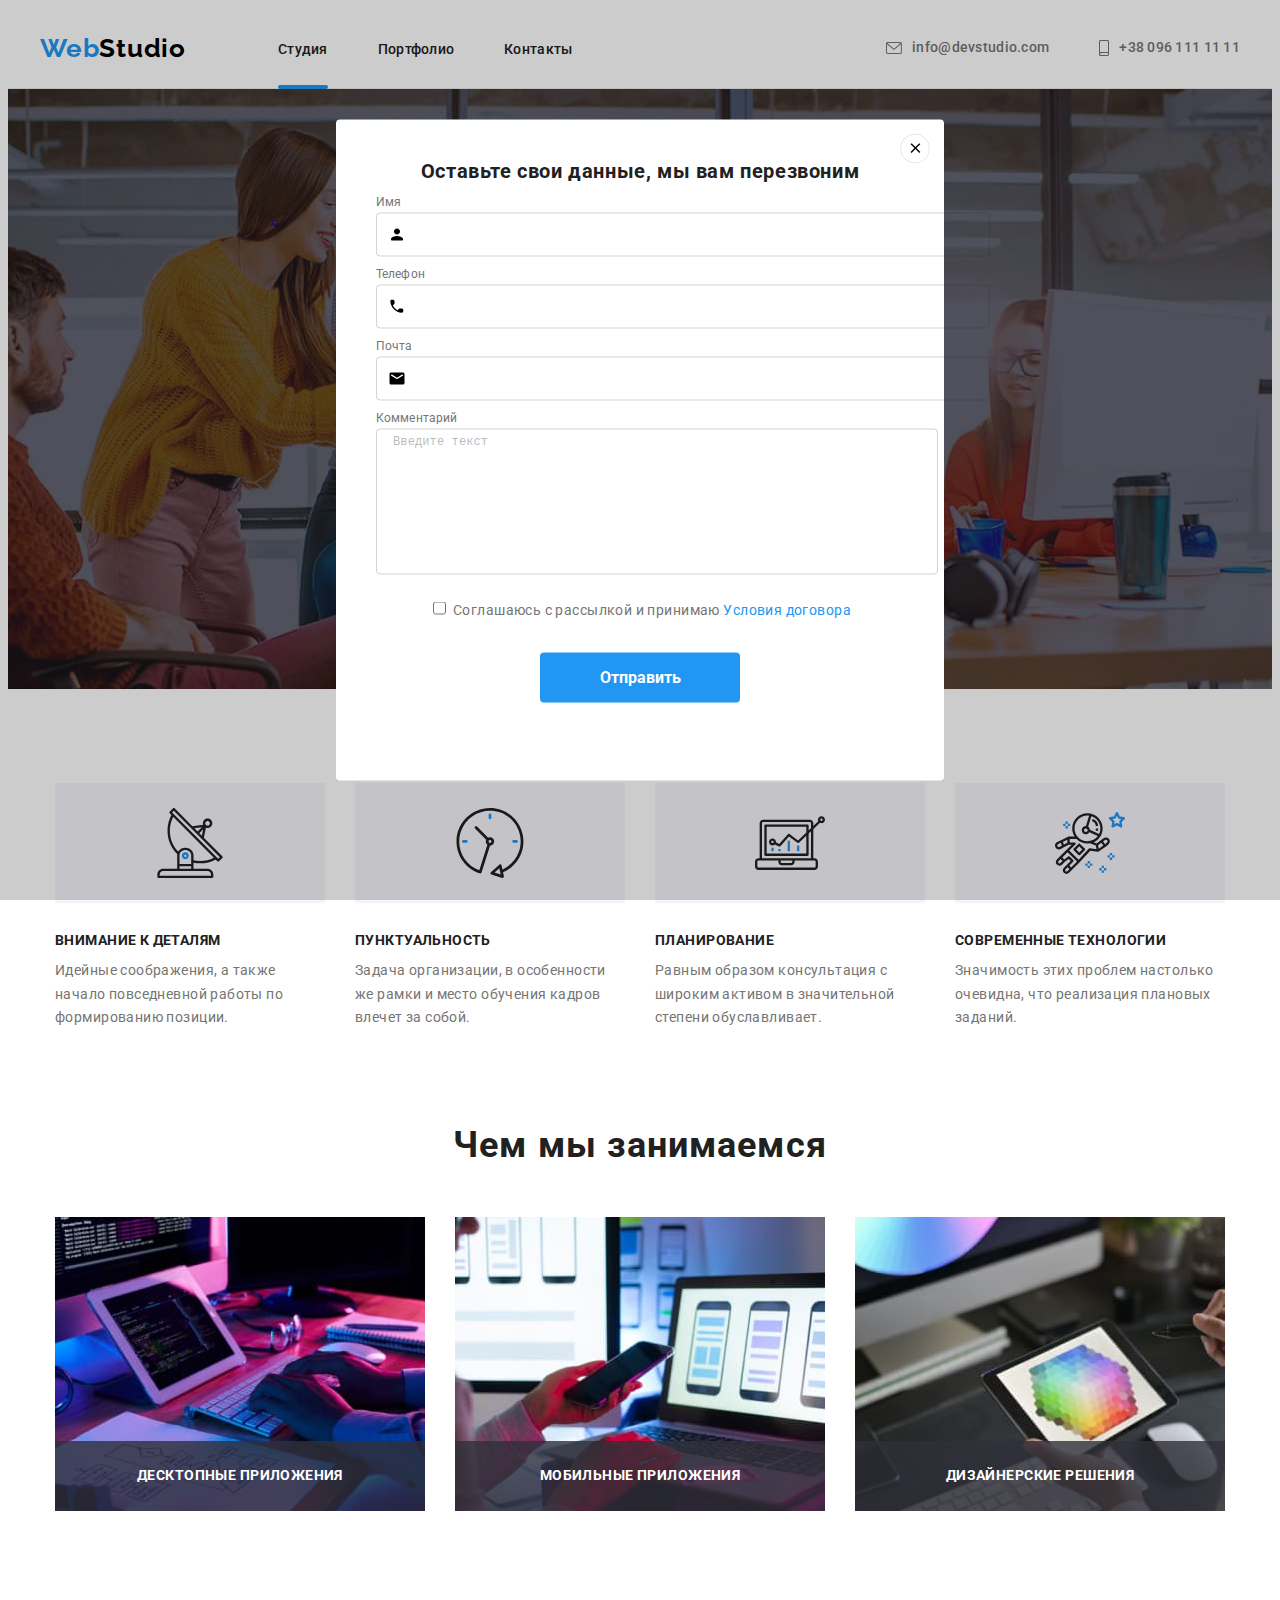
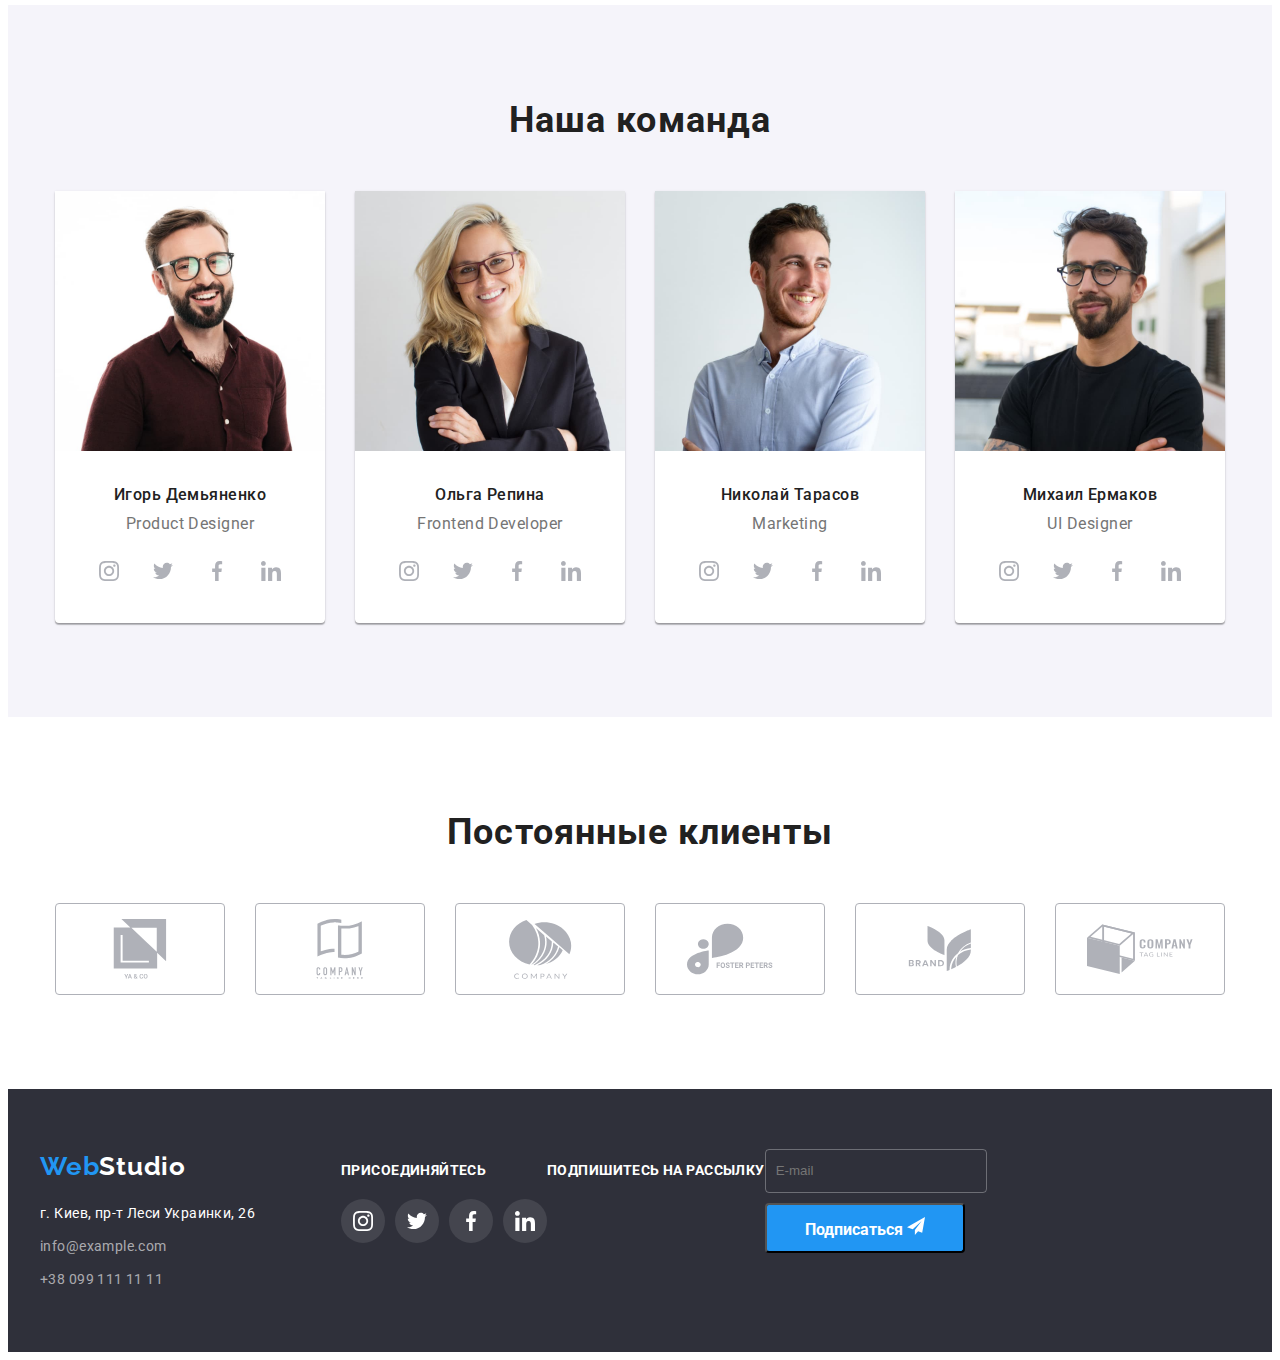
==== commit 4900b5f5: "05.12.21 52:31" ====
--- a/index.html
+++ b/index.html
@@ -402,7 +402,11 @@
                     <p class="footer-title">Подпишитесь на рассылку</p>
                     <form action="#" class="footer-form">
                         <input id="footer-mail" type="mail" class="footer-input" name="footer-mail" placeholder="E-mail">
-                        <button type="submit" class="footer-btn">Подписаться</button>
+                        <button type="submit" class="footer-btn">Подписаться
+                            <svg class="footer-form-icon" width="18" height="18">
+                              <use href=" ./images/icons.svg#icon-send"></use>
+                            </svg>
+                        </button>
                    </form>
         </div>
     </footer>
@@ -419,15 +423,31 @@
          <p class="modal-title">Оставьте свои данные, мы вам перезвоним</p> 
          <form action="#" class="modal-form">
              <div class="modal-form-field"><label for="user-name" class="modal-input-text"> Имя</label>
-              <input id="user-name" type="text" class="modal-input" name="user-name" required>
+              <div class="input-wrap">
+                <input id="user-name" type="text" class="modal-input" name="user-name" required>
+                <svg class="modal-icon" width="18" height="18">
+                    <use href=" ./images/icons.svg#icon-person"></use>
+                </svg>
+              </div>
             </div>
             
             <div class="modal-form-field"><label for="user-tel" class="modal-input-text">Телефон </label>
+               <div class="input-wrap">
                 <input id="user-tel" type="tel" class="modal-input" name="user-tel" required>
+                <svg class="modal-icon" width="18" height="18">
+                    <use href=" ./images/icons.svg#icon-phone"></use>
+                </svg>
+               </div>
+                
             </div>
              
             <div class="modal-form-field"><label for="user-mail" class="modal-input-text"> Почта</label>
-                 <input id="user-mail" type="email" class="modal-input" name="user-email" required>
+                 <div class="input-wrap">
+                    <input id="user-mail" type="email" class="modal-input" name="user-email" required>
+                    <svg class="modal-icon" width="18" height="18">
+                        <use href=" ./images/icons.svg#icon-email"></use>
+                    </svg>
+                 </div>
             </div>
 
             <div class="modal-form-field"><label for="user-text" class="modal-input-text">Комментарий</label>
@@ -438,7 +458,7 @@
                 <label  for="agreement" class="agr-txt">Соглашаюсь с рассылкой и принимаю <a class="agr-link link" href="http://">Условия договора</a></label>
             </div>
              
-             <button type="submit">Отправить</button>
+             <button type="submit" class="modal-send-btn">Отправить</button>
 
          </form>
         </div>
--- a/css/style.css
+++ b/css/style.css
@@ -654,6 +654,10 @@
   background-color: var(--accent-color);
   /*box-shadow: 0px 4px 4px rgba(0, 0, 0, 0.15);*/
 }
+
+.footer-form-icon {
+  fill: white;
+}
 /*-----------------------PORTFOLIO--------------------*/
 .port-btn-list {
   display: flex;
@@ -851,15 +855,38 @@
   margin-bottom: 12px;
 }
 
+.modal-form-field {
+  margin-bottom: 10px;
+}
+
+.input-wrap {
+  position: relative;
+}
 .modal-input {
   width: 100%;
   height: 40px;
-  margin-bottom: 10px;
   border: 1px solid var(--input-border-color);
   border-radius: 4px;
-  padding-left: 10px;
-  padding-right: 10px;
+  padding-left: 42px;
+  padding-right: 42px;
   background-color: transparent;
+  outline: none;
+  transition: border-color 250ms cubic-bezier(0.4, 0, 0.2, 1);
+}
+
+.modal-input:focus {
+  border-color: var(--accent-color);
+}
+.modal-input:focus + .modal-icon {
+  fill: var(--accent-color);
+}
+
+.modal-icon {
+  position: absolute;
+  top: 50%;
+  transform: translateY(-50%);
+  left: 12px;
+  transition: fill 250ms cubic-bezier(0.4, 0, 0.2, 1);
 }
 
 .modal-input-text {
@@ -881,6 +908,11 @@
   padding: 12px 16px;
   background-color: transparent;
   resize: none;
+  outline: none;
+}
+
+.user-coment:focus {
+  border-color: var(--accent-color);
 }
 
 .user-coment::placeholder {
@@ -897,8 +929,36 @@
   line-height: 1.71;
   letter-spacing: 0.03em;
   color: var(--phone-text-color);
+  margin-bottom: 30px;
+}
+
+.agr-link {
+  color: var(--accent-color);
 }
 
 .modal-check {
-  text-align: center;
-}
+  margin-bottom: 30px;
+  text-align: center;
+}
+
+.modal-send-btn {
+  /*----button-text-style----*/
+  font-weight: 700;
+  font-size: 16px;
+  line-height: 1.88;
+  font-family: inherit;
+  color: var(--button-color);
+  text-align: center;
+  /*----button-style------- */
+  display: block;
+  margin-left: auto;
+  margin-right: auto;
+  min-width: 200px;
+  height: 50px;
+  cursor: pointer;
+  border-radius: 4px;
+  padding: 10px 32px;
+  background-color: var(--accent-color);
+  border: none;
+  /*box-shadow: 0px 4px 4px rgba(0, 0, 0, 0.15);*/
+}
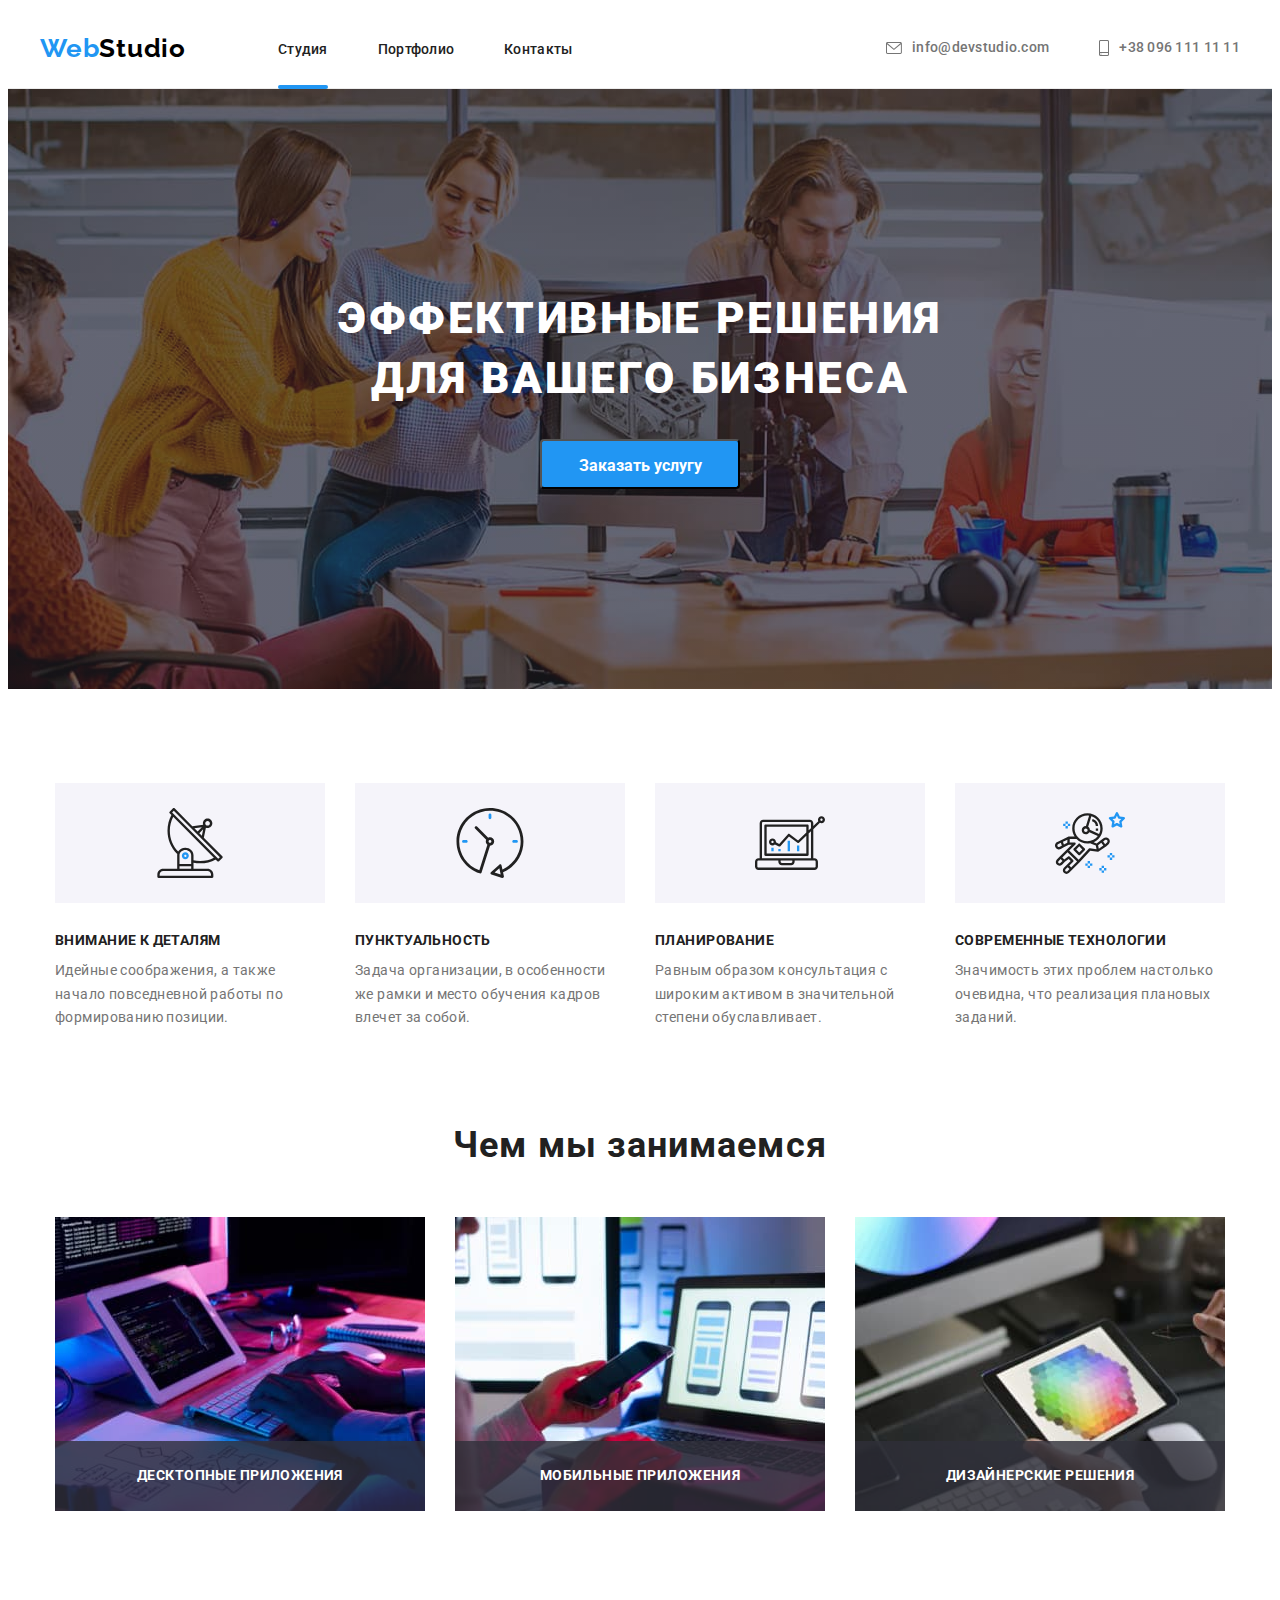
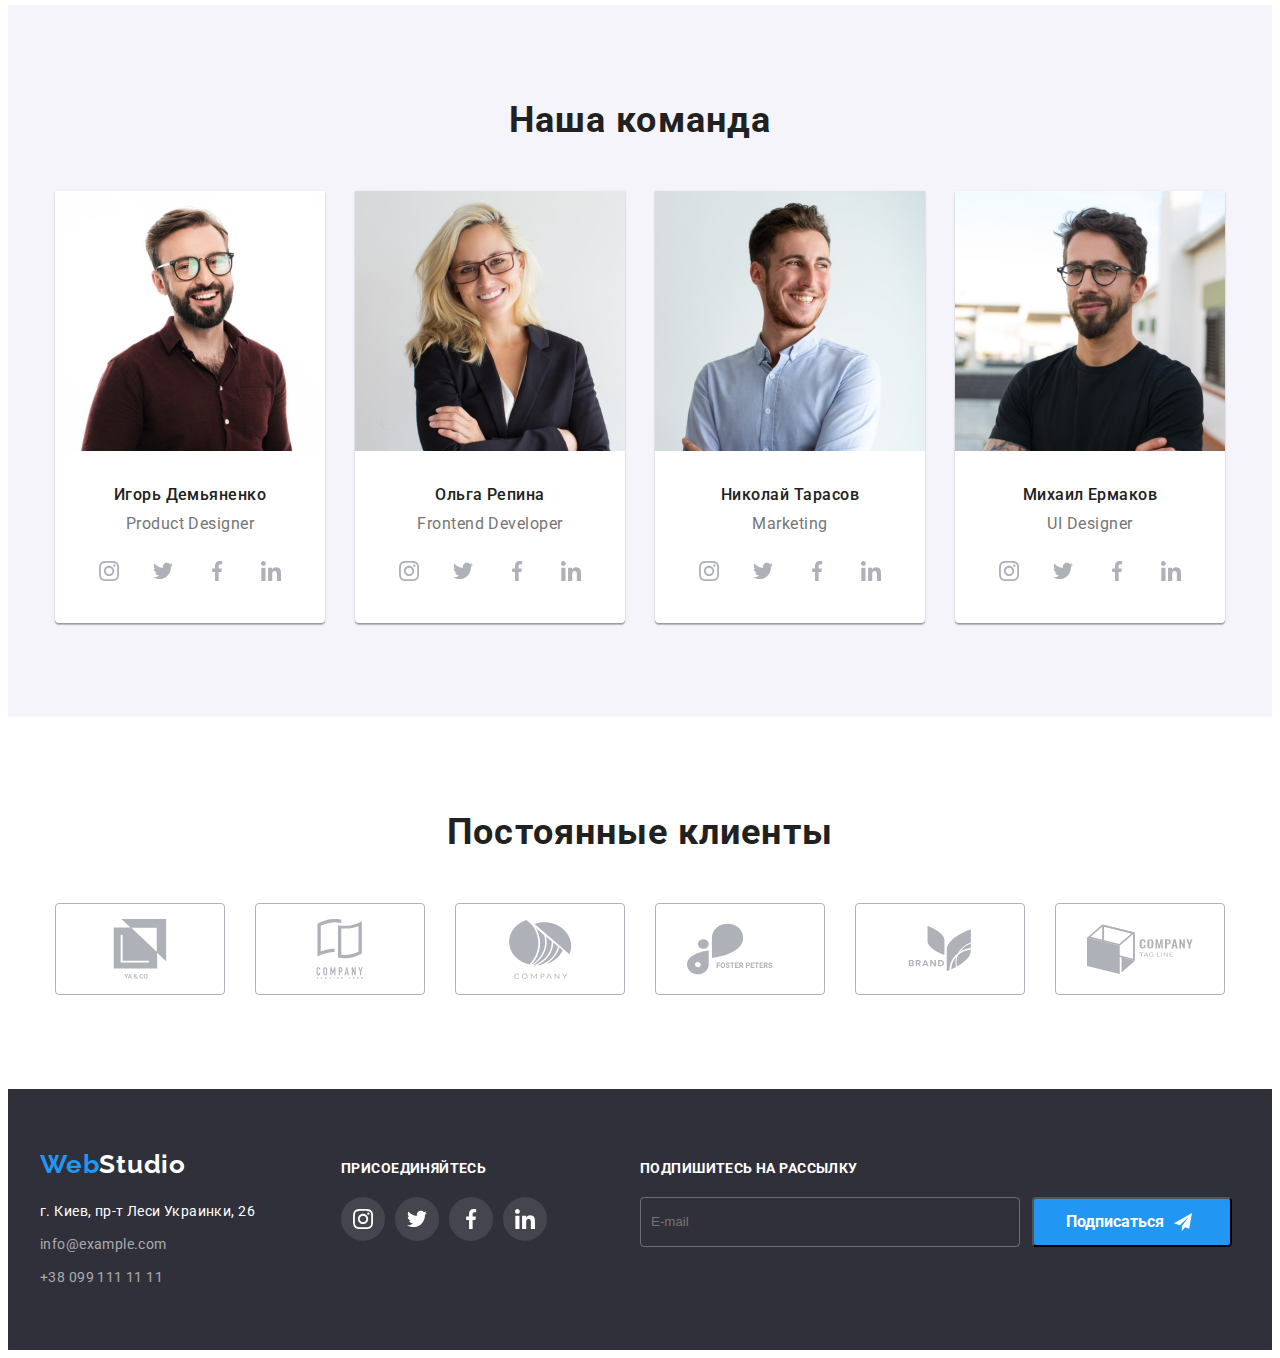
==== commit dd09c529: "06.12.2021 17:12" ====
--- a/index.html
+++ b/index.html
@@ -399,19 +399,21 @@
                     </ul>
                 </div>
                
-                    <p class="footer-title">Подпишитесь на рассылку</p>
-                    <form action="#" class="footer-form">
-                        <input id="footer-mail" type="mail" class="footer-input" name="footer-mail" placeholder="E-mail">
-                        <button type="submit" class="footer-btn">Подписаться
-                            <svg class="footer-form-icon" width="18" height="18">
-                              <use href=" ./images/icons.svg#icon-send"></use>
-                            </svg>
-                        </button>
-                   </form>
+                    <div class="footer-div-form"><p class="footer-title">Подпишитесь на рассылку</p>
+                        <form action="#" class="footer-form">
+                            <input id="footer-mail" type="mail" class="footer-input" name="footer-mail" placeholder="E-mail">
+                            <button type="submit" class="footer-btn">Подписаться
+                                <svg class="footer-form-icon" width="18" height="18">
+                                    <use href=" ./images/icons.svg#icon-send"></use>
+                                </svg>
+                            </button>
+                        </form>
+                    </div>
+                    
         </div>
     </footer>
-<!----------------backdrop--------------is-hidden------------------>
-    <div class="backdrop " data-modal>
+<!----------------backdrop-------------------------------->
+    <div class="backdrop is-hidden " data-modal >
         <div class="modal">
          <button type="button" data-modal-close class="modal-close">
              <svg class="close-icon" width="18" height="18">
@@ -454,8 +456,14 @@
                 <textarea name="user-text" id="user-text"  class="user-coment" placeholder="Введите текст"></textarea>
             </div>
             <div class="modal-check">
-                 <input id="agreement" type="checkbox" name="agreement" value="agree">
-                <label  for="agreement" class="agr-txt">Соглашаюсь с рассылкой и принимаю <a class="agr-link link" href="http://">Условия договора</a></label>
+                 <input id="agr" type="checkbox" name="agreement" value="agree" class="check-input is-hidden">
+                <label  for="agr" class="agr-txt ">
+                    <span><svg class="icon-check" width="16" height="15">
+                         <use href="./images/icons.svg#icon-check"></use></svg>
+                    </span>
+                     Соглашаюсь с рассылкой и принимаю 
+                    <a class="agr-link link" href="http://">Условия договора</a>
+                </label>
             </div>
              
              <button type="submit" class="modal-send-btn">Отправить</button>
@@ -463,7 +471,7 @@
          </form>
         </div>
     </div>
-<!--<script src="./js/modal.js"></script>--> 
+<script src="./js/modal.js"></script>
 </body>
 
 </html>
--- a/css/style.css
+++ b/css/style.css
@@ -608,19 +608,18 @@
   line-height: 1.14;
   letter-spacing: 0.03em;
   text-transform: uppercase;
-  text-align: center;
   color: var(--main-title-color);
-  margin-bottom: 12px;
+  margin-bottom: 20px;
 }
 
 .footer-input {
+  color: var(--adress-text-color);
   width: 100%;
-  height: 40px;
-  margin-bottom: 10px;
   border: 1px solid var(--footer-inputb-color);
   border-radius: 4px;
   padding-left: 10px;
   padding-right: 10px;
+  min-width: 358px;
   background-color: transparent;
 }
 
@@ -641,10 +640,10 @@
   line-height: 1.88;
   font-family: inherit;
   color: var(--button-color);
-  text-align: center;
   /*----button-style------- */
-  display: block;
-  margin-left: auto;
+  display: flex;
+  align-items: center;
+  margin-left: 12px;
   margin-right: auto;
   min-width: 200px;
   height: 50px;
@@ -654,9 +653,17 @@
   background-color: var(--accent-color);
   /*box-shadow: 0px 4px 4px rgba(0, 0, 0, 0.15);*/
 }
+.footer-div-form {
+  margin-left: 93px;
+}
+
+.footer-form {
+  display: flex;
+}
 
 .footer-form-icon {
   fill: white;
+  margin-left: 10px;
 }
 /*-----------------------PORTFOLIO--------------------*/
 .port-btn-list {
@@ -924,6 +931,8 @@
 }
 
 .agr-txt {
+  display: flex;
+  align-items: center;
   font-weight: normal;
   font-size: 14px;
   line-height: 1.71;
@@ -931,13 +940,57 @@
   color: var(--phone-text-color);
   margin-bottom: 30px;
 }
+/*---------------------через before---------------*/
+/*.agr-txt::before {
+  content: '';
+  display: block;
+  width: 16px;
+  height: 15px;
+  border: 2px solid var(--second-title-color);
+  margin-right: 5px;
+  border-radius: 2px;
+}
+
+.check-input:checked + .agr-txt::before {
+  background-image: url(../images/check.svg);
+  background-position: center;
+  background-size: cover;
+  border: none;
+  background-repeat: no-repeat;
+}*/
+
+.agr-txt span {
+  display: flex;
+  align-items: center;
+  justify-content: center;
+  width: 16px;
+  height: 15px;
+  border: 2px solid var(--second-title-color);
+  margin-right: 5px;
+  border-radius: 2px;
+  transition: background-color 250ms cubic-bezier(0.4, 0, 0.2, 1);
+}
+
+.icon-check {
+  fill: transparent;
+  transition: fill 250ms cubic-bezier(0.4, 0, 0.2, 1);
+}
+
+.check-input:checked + .agr-txt span {
+  background-color: var(--accent-color);
+  border: none;
+}
+
+.check-input:checked + .agr-txt .icon-check {
+  fill: var(--adress-text-color);
+}
 
 .agr-link {
   color: var(--accent-color);
 }
 
 .modal-check {
-  margin-bottom: 30px;
+  display: flex;
   text-align: center;
 }
 
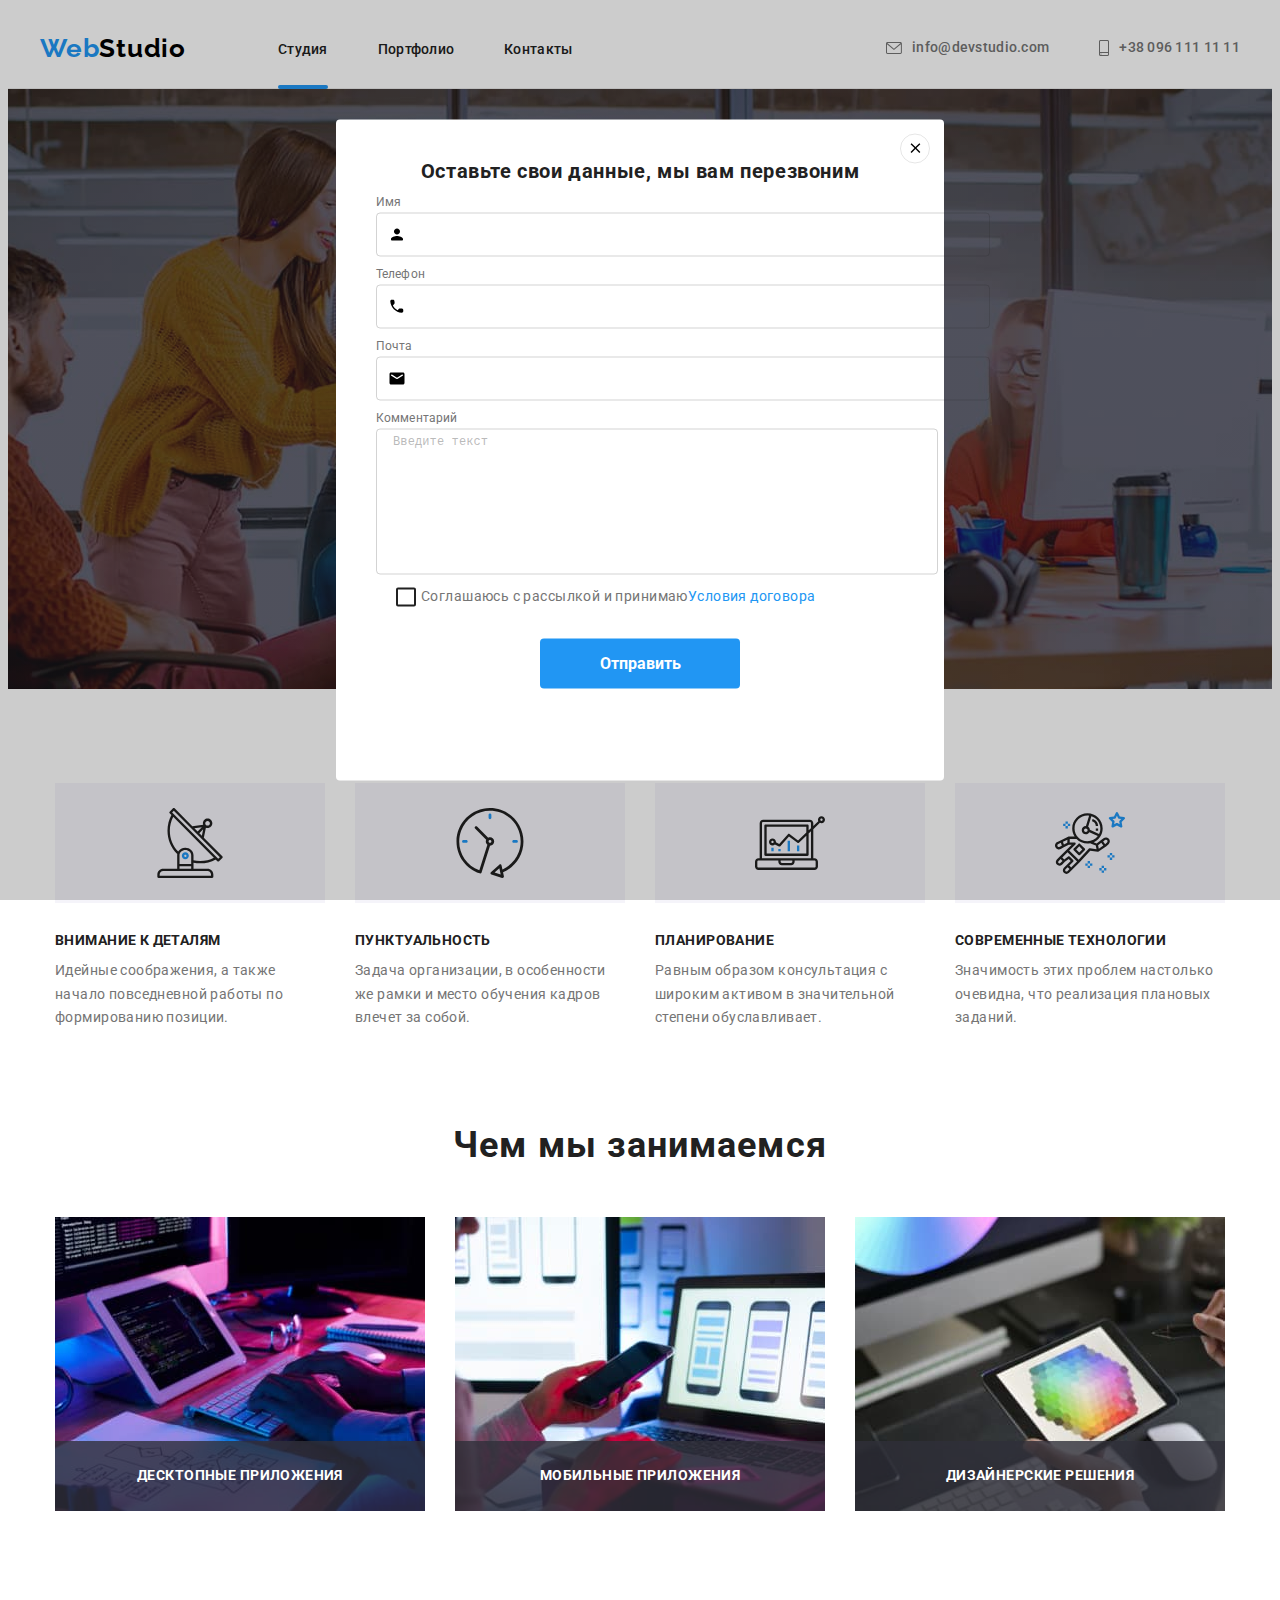
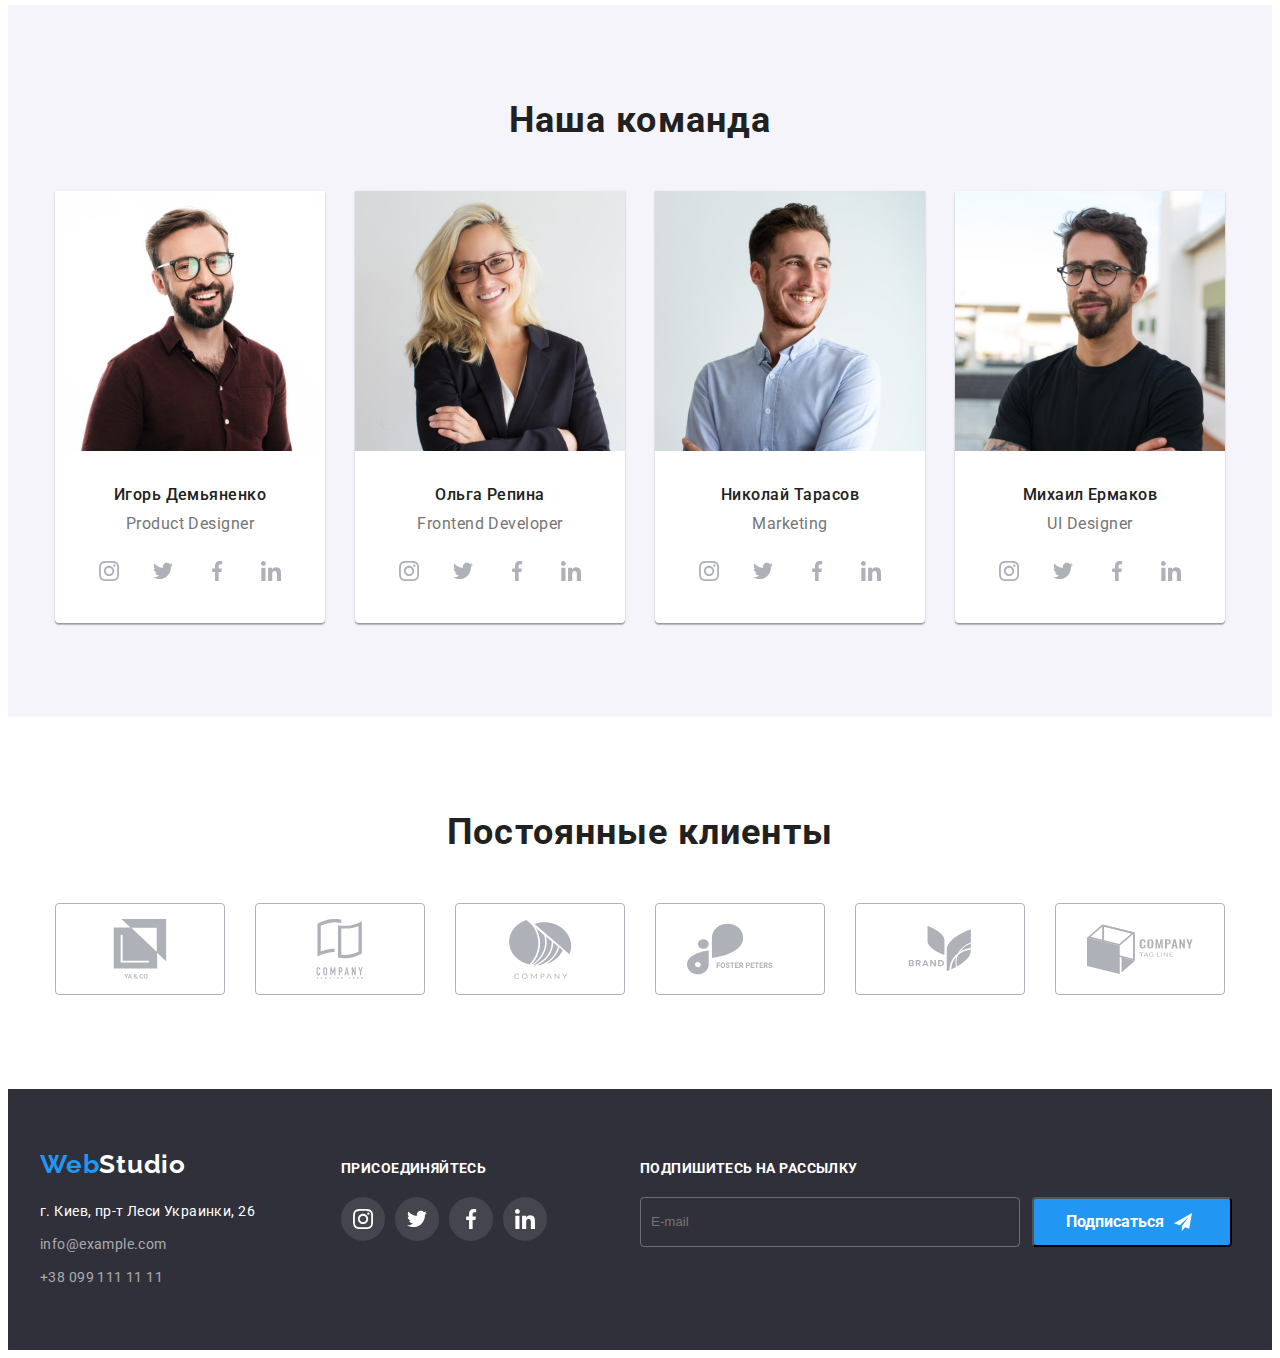
==== commit 8f33cd5e: "09.12.21" ====
--- a/index.html
+++ b/index.html
@@ -401,7 +401,7 @@
                
                     <div class="footer-div-form"><p class="footer-title">Подпишитесь на рассылку</p>
                         <form action="#" class="footer-form">
-                            <input id="footer-mail" type="mail" class="footer-input" name="footer-mail" placeholder="E-mail">
+                            <input id="footer-mail" type="email" class="footer-input" name="footer-mail" placeholder="E-mail">
                             <button type="submit" class="footer-btn">Подписаться
                                 <svg class="footer-form-icon" width="18" height="18">
                                     <use href=" ./images/icons.svg#icon-send"></use>
@@ -412,8 +412,8 @@
                     
         </div>
     </footer>
-<!----------------backdrop-------------------------------->
-    <div class="backdrop is-hidden " data-modal >
+<!----------------backdrop-------is-hidden------------------------->
+    <div class="backdrop  " data-modal >
         <div class="modal">
          <button type="button" data-modal-close class="modal-close">
              <svg class="close-icon" width="18" height="18">
@@ -462,7 +462,7 @@
                          <use href="./images/icons.svg#icon-check"></use></svg>
                     </span>
                      Соглашаюсь с рассылкой и принимаю 
-                    <a class="agr-link link" href="http://">Условия договора</a>
+                    <a class="agr-link link" href="./">Условия договора</a>
                 </label>
             </div>
              
@@ -471,7 +471,8 @@
          </form>
         </div>
     </div>
-<script src="./js/modal.js"></script>
+
+<!--<script src="./js/modal.js"></script>-->
 </body>
 
 </html>
--- a/css/style.css
+++ b/css/style.css
@@ -842,6 +842,10 @@
   justify-content: center;
 }
 
+.close-icon:hover {
+  fill: var(--accent-color);
+}
+
 .is-hidden {
   visibility: hidden;
   opacity: 0;
@@ -907,6 +911,7 @@
 }
 
 .user-coment {
+  display: block;
   width: 100%;
   height: 120px;
   margin-bottom: 10px;
